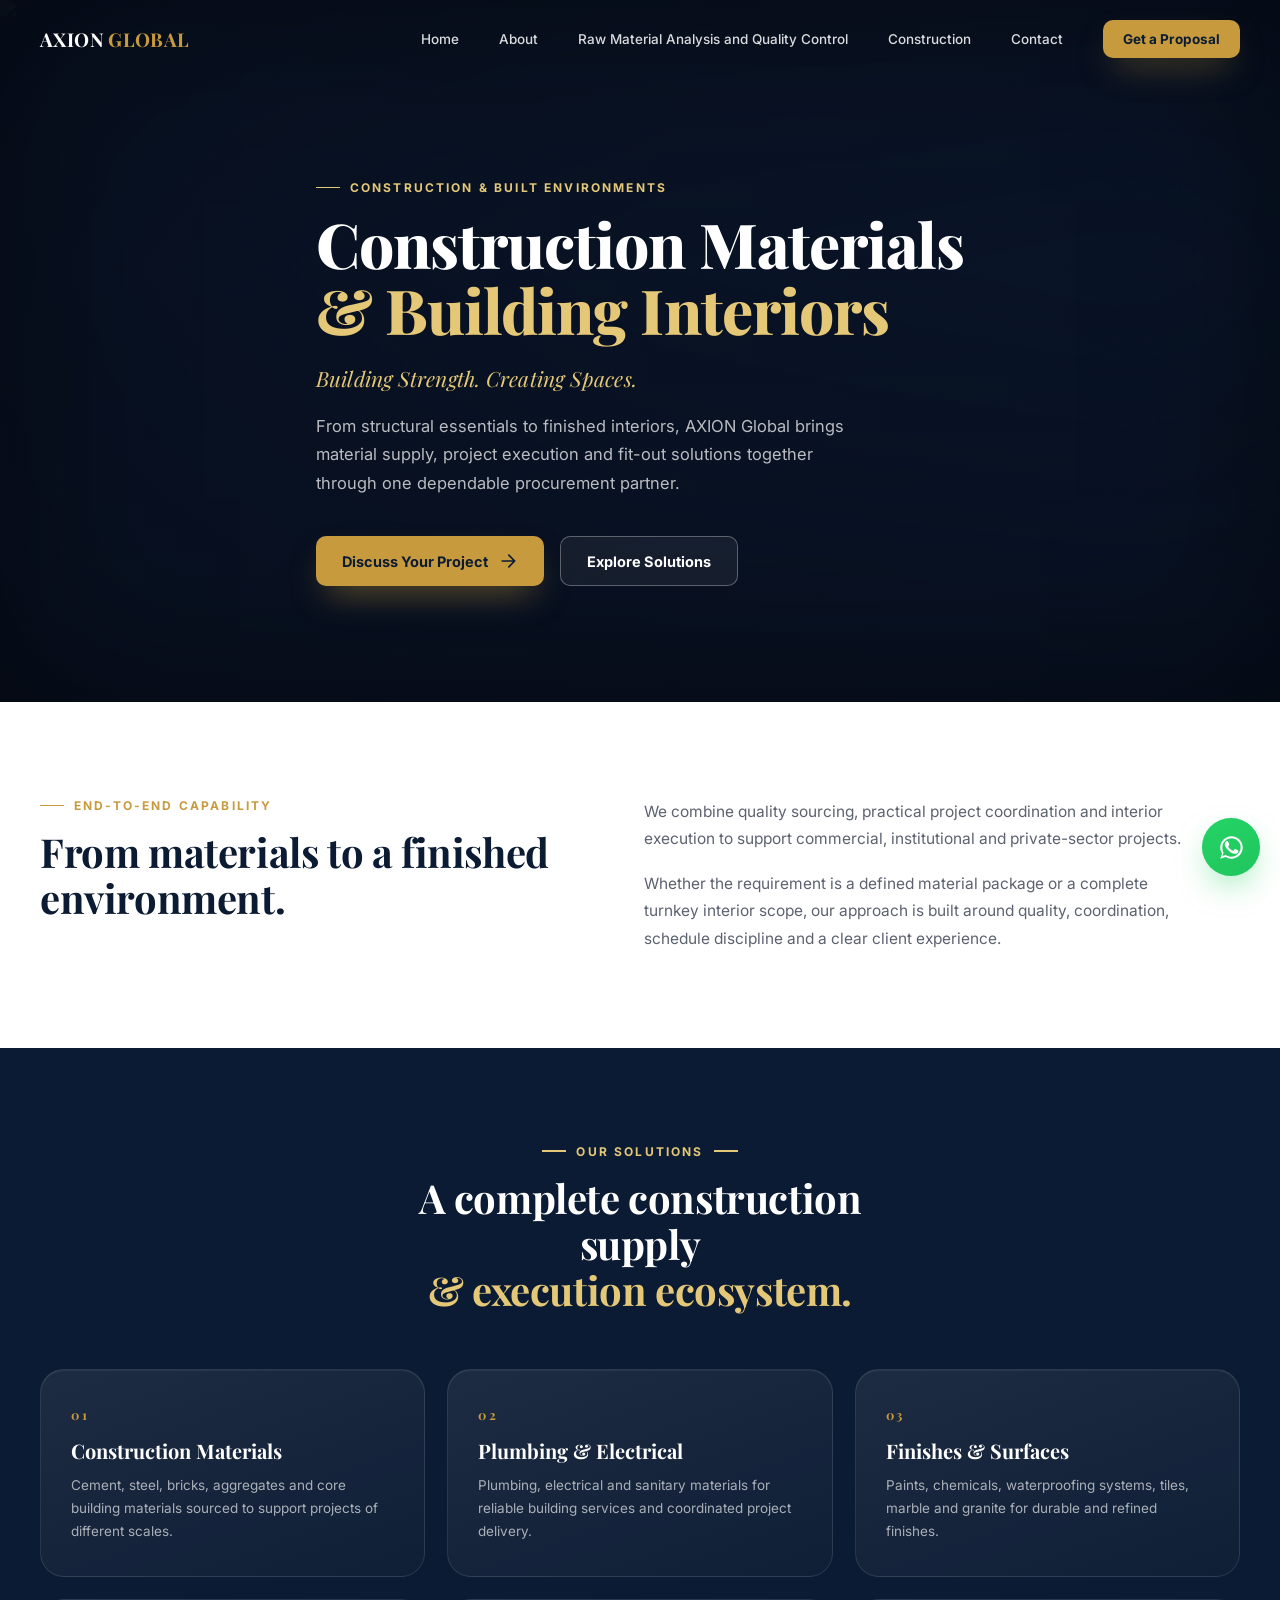
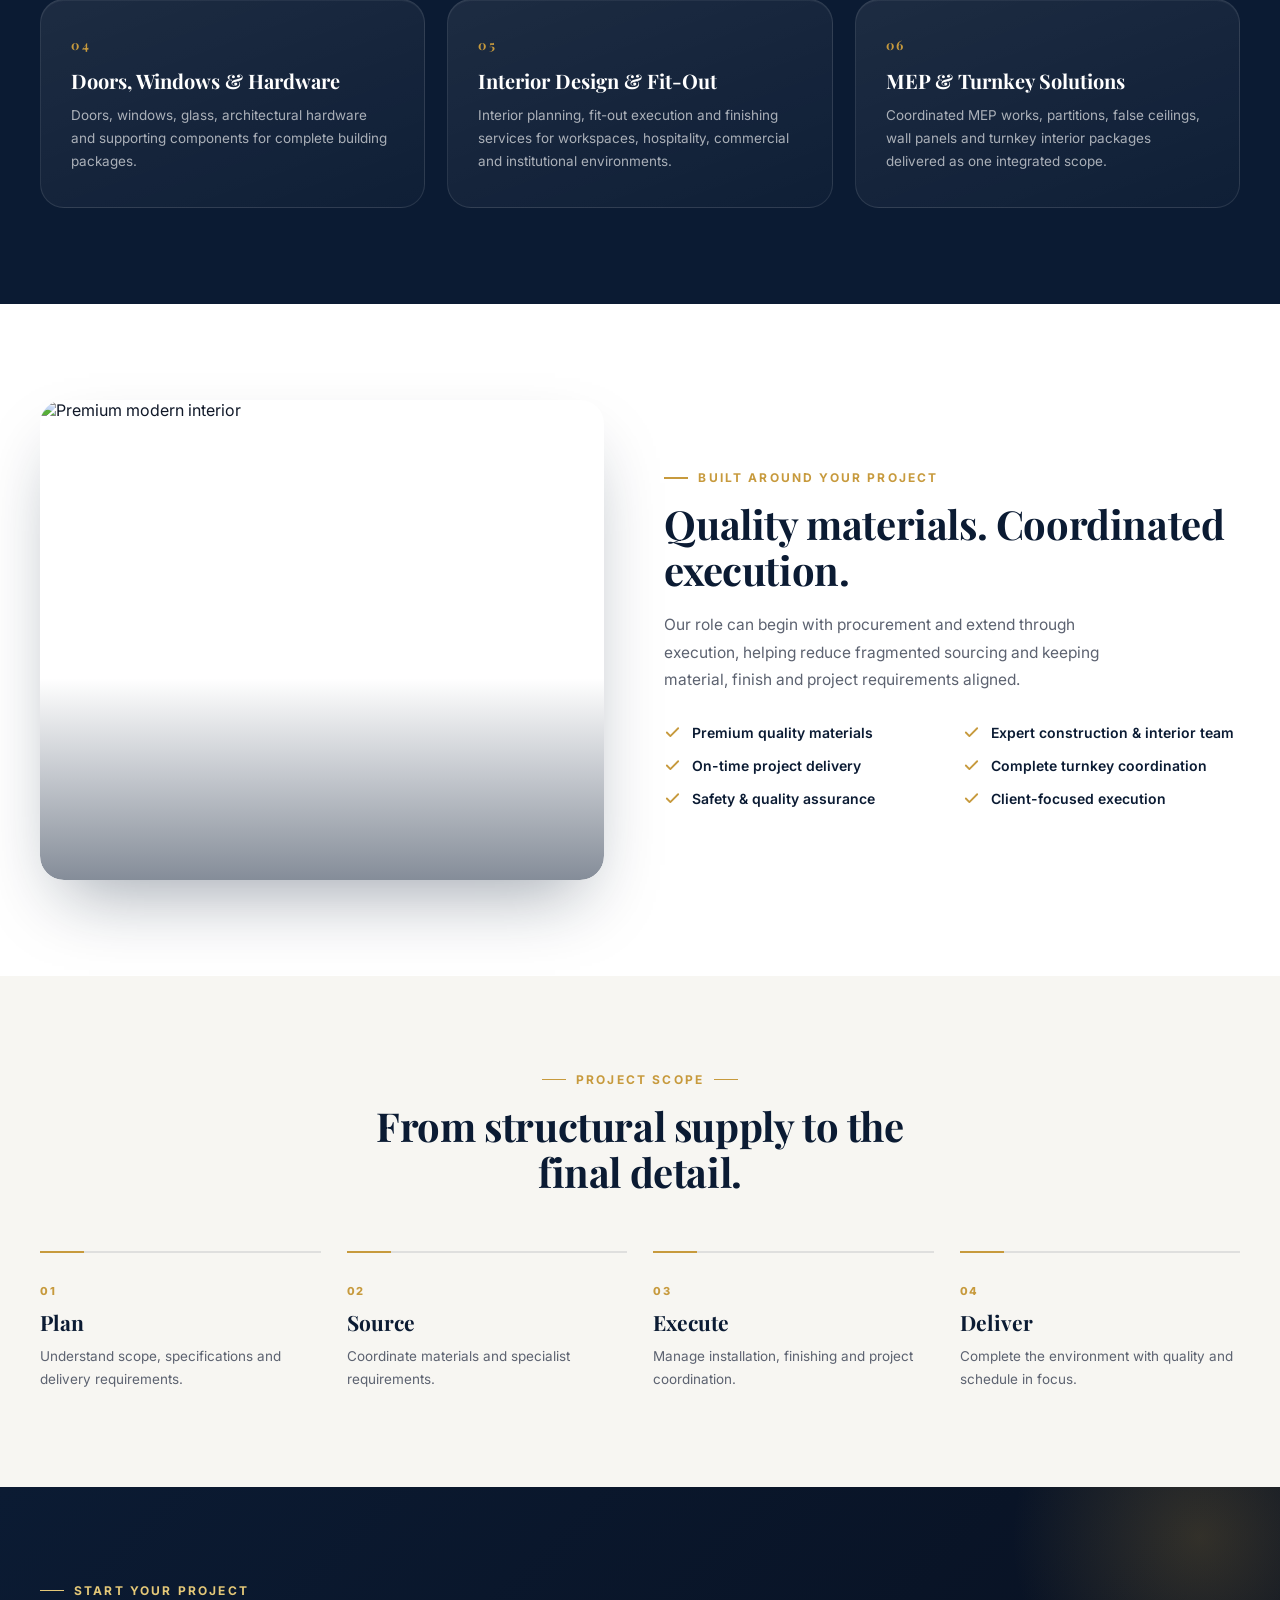
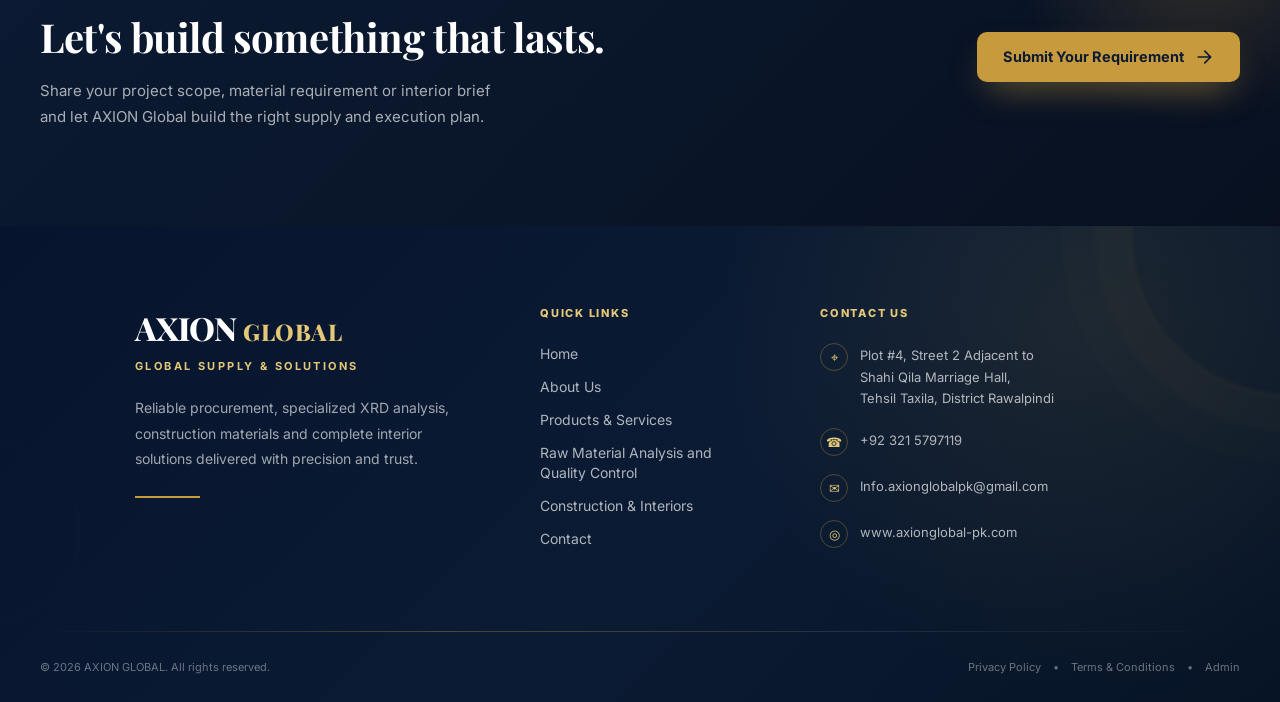
==== construction-interiors.html @ ee4c05d2 "AXION Global website with inquiry backend and admin panel Static marketing site (home + two service " ====
<!DOCTYPE html>
<html lang="en">
<head>
<meta charset="UTF-8" />
<meta name="viewport" content="width=device-width, initial-scale=1.0" />
<title>AXION Global — Construction Materials &amp; Building Interiors</title>
<meta name="description" content="AXION Global supplies construction materials and delivers construction, renovation and turnkey interior solutions." />
<link rel="preconnect" href="https://fonts.googleapis.com">
<link rel="preconnect" href="https://fonts.gstatic.com" crossorigin>
<link href="https://fonts.googleapis.com/css2?family=Playfair+Display:ital,wght@0,600;0,700;0,800;1,600&family=Inter:wght@400;500;600;700;800&display=swap" rel="stylesheet">
<link rel="stylesheet" href="src_style.css">
<link rel="stylesheet" href="service-pages.css">
<link rel="icon" type="image/png" href="logo.png">
</head>
<body class="service-page service-page--construction">

<!-- ================= SVG ICON SPRITE ================= -->
<svg style="display:none">
  <symbol id="icon-menu" viewBox="0 0 24 24" fill="none" stroke="currentColor" stroke-width="2" stroke-linecap="round" stroke-linejoin="round"><path d="M4 7h16M4 12h16M4 17h16"/></symbol>
  <symbol id="icon-arrow-right" viewBox="0 0 24 24" fill="none" stroke="currentColor" stroke-width="2" stroke-linecap="round" stroke-linejoin="round"><path d="M5 12h14M13 5l7 7-7 7"/></symbol>
  <symbol id="icon-check" viewBox="0 0 24 24" fill="none" stroke="currentColor" stroke-width="2.6" stroke-linecap="round" stroke-linejoin="round"><path d="M20 6 9 17l-5-5"/></symbol>
  <symbol id="icon-close" viewBox="0 0 24 24" fill="none" stroke="currentColor" stroke-width="2" stroke-linecap="round" stroke-linejoin="round"><path d="M18 6 6 18M6 6l12 12"/></symbol>
  <symbol id="icon-send" viewBox="0 0 24 24" fill="none" stroke="currentColor" stroke-width="2" stroke-linecap="round" stroke-linejoin="round"><path d="m22 2-7 20-4-9-9-4 20-7Z"/></symbol>
  <symbol id="icon-whatsapp" viewBox="0 0 24 24" fill="currentColor"><path d="M17.47 14.38c-.3-.15-1.76-.87-2.03-.97-.27-.1-.47-.15-.67.15-.2.3-.77.97-.94 1.16-.17.2-.35.22-.64.08-.3-.15-1.26-.46-2.4-1.48-.88-.79-1.48-1.76-1.65-2.06-.17-.3-.02-.46.13-.6.13-.14.3-.35.45-.52.15-.17.2-.3.3-.5.1-.2.05-.37-.02-.52-.08-.15-.67-1.61-.92-2.21-.24-.58-.49-.5-.67-.51-.17-.01-.37-.01-.57-.01-.2 0-.52.07-.79.37-.27.3-1.04 1.02-1.04 2.48 0 1.46 1.07 2.87 1.21 3.07.15.2 2.1 3.2 5.08 4.49.71.3 1.26.49 1.69.62.71.23 1.36.2 1.87.12.57-.08 1.76-.72 2.01-1.41.25-.7.25-1.29.17-1.42-.07-.12-.27-.2-.57-.35z"/><path d="M12 2C6.48 2 2 6.48 2 12c0 1.98.58 3.82 1.59 5.37L2 22l4.76-1.55A9.95 9.95 0 0 0 12 22c5.52 0 10-4.48 10-10S17.52 2 12 2zm0 18.12c-1.7 0-3.29-.49-4.63-1.33l-.33-.2-3.13 1.02 1.03-3.04-.22-.34A8.11 8.11 0 0 1 3.88 12c0-4.48 3.64-8.12 8.12-8.12S20.12 7.52 20.12 12 16.48 20.12 12 20.12z"/></symbol>
</svg>

<!-- ================= NAV ================= -->
<header class="nav" id="nav">
  <div class="nav__inner container">

    <a href="index.html#home" class="nav__brand" aria-label="AXION Global home">
      <span class="nav__wordmark">AXION <em>GLOBAL</em></span>
    </a>

    <nav class="nav__links" aria-label="Primary">
      <a href="index.html#home" class="nav__link">Home</a>
      <a href="index.html#about" class="nav__link">About</a>
      <a href="xrd-services.html" class="nav__link">Raw Material Analysis and Quality Control</a>
      <a href="construction-interiors.html" class="nav__link" aria-current="page">Construction</a>
      <a href="index.html#contact" class="nav__link">Contact</a>
    </nav>

    <button class="btn btn--gold btn--sm nav__cta" data-open-modal data-service="">
      Get a Proposal
    </button>

    <button class="nav__burger" id="navBurger" aria-label="Toggle menu" aria-expanded="false">
      <svg class="icon"><use href="#icon-menu"/></svg>
    </button>

  </div>

  <div class="nav__mobile" id="navMobile">
    <a href="index.html#home" class="nav__mobile-link">Home</a>
    <a href="index.html#about" class="nav__mobile-link">About</a>
    <a href="xrd-services.html" class="nav__mobile-link">Raw Material Analysis and Quality Control</a>
    <a href="construction-interiors.html" class="nav__mobile-link" aria-current="page">Construction</a>
    <a href="index.html#contact" class="nav__mobile-link">Contact</a>

    <button class="btn btn--gold nav__mobile-cta" data-open-modal data-service="">
      Get a Proposal
    </button>
  </div>
</header>

<main>

<!-- ================= HERO ================= -->
<section class="service-hero">

  <div class="service-hero__media">
    <img src="https://images.pexels.com/photos/14169558/pexels-photo-14169558.jpeg?auto=compress&amp;cs=tinysrgb&amp;w=2000" alt="Construction project and building site" />
  </div>

  <div class="service-hero__veil"></div>

  <div class="container service-hero__inner">
    <div class="service-hero__copy reveal" data-reveal>

      <div class="eyebrow eyebrow--light">
        <span class="eyebrow__line"></span>Construction &amp; Built Environments
      </div>

      <h1>Construction Materials <span>&amp; Building Interiors</span></h1>

      <p class="service-hero__tagline">Building Strength. Creating Spaces.</p>

      <p>From structural essentials to finished interiors, AXION Global brings material supply, project execution and fit-out solutions together through one dependable procurement partner.</p>

      <div class="service-hero__actions">
        <button class="btn btn--gold" data-open-modal data-service="Construction &amp; Interiors" data-bg="construction">
          Discuss Your Project <svg class="icon"><use href="#icon-arrow-right"/></svg>
        </button>
        <a class="btn btn--ghost" href="#solutions">Explore Solutions</a>
      </div>

    </div>
  </div>

</section>

<!-- ================= INTRO ================= -->
<section class="section service-intro">
  <div class="container service-intro__grid">

    <div class="reveal" data-reveal>
      <div class="eyebrow"><span class="eyebrow__line"></span>End-to-End Capability</div>
      <h2 class="h2">From materials to a finished environment.</h2>
    </div>

    <div class="reveal" data-reveal style="--delay:100ms">
      <p class="p">We combine quality sourcing, practical project coordination and interior execution to support commercial, institutional and private-sector projects.</p>
      <p class="p">Whether the requirement is a defined material package or a complete turnkey interior scope, our approach is built around quality, coordination, schedule discipline and a clear client experience.</p>
    </div>

  </div>
</section>

<!-- ================= SOLUTIONS ================= -->
<section class="section section--navy" id="solutions">
  <div class="container">

    <div class="section-head reveal" data-reveal>
      <div class="eyebrow eyebrow--light eyebrow--center">
        <span class="eyebrow__line"></span>Our Solutions<span class="eyebrow__line"></span>
      </div>
      <h2 class="h2 h2--light">A complete construction supply<br><span class="text-gold">&amp; execution ecosystem.</span></h2>
    </div>

    <div class="solution-grid">

      <article class="solution-panel reveal" data-reveal>
        <span>01</span>
        <h3>Construction Materials</h3>
        <p>Cement, steel, bricks, aggregates and core building materials sourced to support projects of different scales.</p>
      </article>

      <article class="solution-panel reveal" data-reveal style="--delay:60ms">
        <span>02</span>
        <h3>Plumbing &amp; Electrical</h3>
        <p>Plumbing, electrical and sanitary materials for reliable building services and coordinated project delivery.</p>
      </article>

      <article class="solution-panel reveal" data-reveal style="--delay:120ms">
        <span>03</span>
        <h3>Finishes &amp; Surfaces</h3>
        <p>Paints, chemicals, waterproofing systems, tiles, marble and granite for durable and refined finishes.</p>
      </article>

      <article class="solution-panel reveal" data-reveal style="--delay:180ms">
        <span>04</span>
        <h3>Doors, Windows &amp; Hardware</h3>
        <p>Doors, windows, glass, architectural hardware and supporting components for complete building packages.</p>
      </article>

      <article class="solution-panel reveal" data-reveal style="--delay:240ms">
        <span>05</span>
        <h3>Interior Design &amp; Fit-Out</h3>
        <p>Interior planning, fit-out execution and finishing services for workspaces, hospitality, commercial and institutional environments.</p>
      </article>

      <article class="solution-panel reveal" data-reveal style="--delay:300ms">
        <span>06</span>
        <h3>MEP &amp; Turnkey Solutions</h3>
        <p>Coordinated MEP works, partitions, false ceilings, wall panels and turnkey interior packages delivered as one integrated scope.</p>
      </article>

    </div>
  </div>
</section>

<!-- ================= SPLIT FEATURE ================= -->
<section class="section">
  <div class="container">
    <div class="split-feature">

      <div class="split-feature__media reveal" data-reveal>
        <img src="https://images.pexels.com/photos/323780/pexels-photo-323780.jpeg?auto=compress&amp;cs=tinysrgb&amp;w=1600" alt="Premium modern interior" />
      </div>

      <div class="split-feature__copy reveal" data-reveal style="--delay:120ms">
        <div class="eyebrow"><span class="eyebrow__line"></span>Built Around Your Project</div>
        <h2 class="h2">Quality materials. Coordinated execution.</h2>
        <p class="p">Our role can begin with procurement and extend through execution, helping reduce fragmented sourcing and keeping material, finish and project requirements aligned.</p>

        <ul class="check-list">
          <li><svg class="icon"><use href="#icon-check"/></svg>Premium quality materials</li>
          <li><svg class="icon"><use href="#icon-check"/></svg>Expert construction &amp; interior team</li>
          <li><svg class="icon"><use href="#icon-check"/></svg>On-time project delivery</li>
          <li><svg class="icon"><use href="#icon-check"/></svg>Complete turnkey coordination</li>
          <li><svg class="icon"><use href="#icon-check"/></svg>Safety &amp; quality assurance</li>
          <li><svg class="icon"><use href="#icon-check"/></svg>Client-focused execution</li>
        </ul>
      </div>

    </div>
  </div>
</section>

<!-- ================= PROCESS ================= -->
<section class="section section--parchment">
  <div class="container">

    <div class="section-head reveal" data-reveal>
      <div class="eyebrow eyebrow--center">
        <span class="eyebrow__line"></span>Project Scope<span class="eyebrow__line"></span>
      </div>
      <h2 class="h2">From structural supply to the final detail.</h2>
    </div>

    <div class="process-row">
      <div class="reveal" data-reveal><span>01</span><h3>Plan</h3><p>Understand scope, specifications and delivery requirements.</p></div>
      <div class="reveal" data-reveal style="--delay:80ms"><span>02</span><h3>Source</h3><p>Coordinate materials and specialist requirements.</p></div>
      <div class="reveal" data-reveal style="--delay:160ms"><span>03</span><h3>Execute</h3><p>Manage installation, finishing and project coordination.</p></div>
      <div class="reveal" data-reveal style="--delay:240ms"><span>04</span><h3>Deliver</h3><p>Complete the environment with quality and schedule in focus.</p></div>
    </div>

  </div>
</section>

<!-- ================= CTA ================= -->
<section class="section service-cta">
  <div class="container service-cta__inner reveal" data-reveal>

    <div>
      <div class="eyebrow eyebrow--light"><span class="eyebrow__line"></span>Start Your Project</div>
      <h2 class="h2 h2--light">Let's build something that lasts.</h2>
      <p>Share your project scope, material requirement or interior brief and let AXION Global build the right supply and execution plan.</p>
    </div>

    <button class="btn btn--gold" data-open-modal data-service="Construction &amp; Interiors" data-bg="construction">
      Submit Your Requirement <svg class="icon"><use href="#icon-arrow-right"/></svg>
    </button>

  </div>
</section>

</main>

<!-- ================= FOOTER ================= -->
<footer class="site-footer">

  <div class="site-footer__glow site-footer__glow--one"></div>
  <div class="site-footer__glow site-footer__glow--two"></div>

  <div class="container">

    <div class="footer-main">

      <!-- Brand -->
      <div class="footer-brand">

        <a href="index.html#home" class="footer-logo">
          AXION <span>GLOBAL</span>
        </a>

        <p class="footer-tagline">
          Global Supply &amp; Solutions
        </p>

        <p class="footer-description">
          Reliable procurement, specialized XRD analysis,
          construction materials and complete interior
          solutions delivered with precision and trust.
        </p>

        <div class="footer-accent-line"></div>

      </div>


      <!-- Quick Links -->
      <div class="footer-column">

        <h4>Quick Links</h4>

        <ul>
          <li><a href="index.html#home">Home</a></li>
          <li><a href="index.html#about">About Us</a></li>
          <li><a href="index.html#services">Products &amp; Services</a></li>
          <li><a href="xrd-services.html">Raw Material Analysis and Quality Control</a></li>
          <li><a href="construction-interiors.html">Construction &amp; Interiors</a></li>
          <li><a href="index.html#contact">Contact</a></li>
        </ul>

      </div>


      <!-- Contact -->
      <div class="footer-column footer-contact">

        <h4>Contact Us</h4>

        <div class="footer-contact-item">
          <span class="footer-contact-icon">⌖</span>
          <p>
            Plot #4, Street 2 Adjacent to<br>
            Shahi Qila Marriage Hall,<br>
            Tehsil Taxila, District Rawalpindi
          </p>
        </div>

        <div class="footer-contact-item">
          <span class="footer-contact-icon">☎</span>
          <a href="tel:+923215797119">
            +92 321 5797119
          </a>
        </div>

        <div class="footer-contact-item">
          <span class="footer-contact-icon">✉</span>
          <a href="mailto:Info.axionglobalpk@gmail.com">
            Info.axionglobalpk@gmail.com
          </a>
        </div>

        <div class="footer-contact-item">
          <span class="footer-contact-icon">◎</span>
          <a href="https://www.axionglobal-pk.com" target="_blank" rel="noopener">
            www.axionglobal-pk.com
          </a>
        </div>

      </div>

    </div>


    <div class="footer-divider"></div>


    <div class="footer-bottom">

      <p>
        © 2026 AXION GLOBAL. All rights reserved.
      </p>

      <div class="footer-bottom__links">
        <a href="#">Privacy Policy</a>
        <span>•</span>
        <a href="#">Terms &amp; Conditions</a>
        <span>•</span>
        <a href="admin/login.php" rel="nofollow">Admin</a>
      </div>

    </div>

  </div>

</footer>

<!-- ================= WHATSAPP FLOAT ================= -->
<a class="wa-float" href="https://wa.me/923215797119?text=Welcome%20to%20AXION%20Global%20Supply%20and%20Procurement%20Solutions.%20How%20may%20our%20team%20assist%20you%3F" target="_blank" rel="noreferrer" aria-label="Chat with AXION Global on WhatsApp">
  <span class="wa-float__tooltip">Chat with us on WhatsApp</span>
  <span class="wa-float__ring"></span>
  <span class="wa-float__pulse"></span>
  <svg class="icon"><use href="#icon-whatsapp"/></svg>
</a>

<!-- ================= INQUIRY MODAL ================= -->
<div class="modal" id="modal" aria-hidden="true">
  <div class="modal__backdrop" data-close-modal></div>
  <div class="modal__panel" role="dialog" aria-modal="true" aria-labelledby="modalTitle">

    <div class="modal__bg">
      <img id="modalBgImg" src="" alt="" />
      <div class="modal__bg-scrim"></div>
    </div>

    <div class="modal__glass">

      <div class="modal__head">
        <div>
          <div class="modal__tag" id="modalTag">General Inquiry</div>
          <h3 class="modal__title" id="modalTitle">Submit Your Query</h3>
        </div>
        <button class="modal__close" data-close-modal aria-label="Close">
          <svg class="icon"><use href="#icon-close"/></svg>
        </button>
      </div>

      <form class="modal__form" id="inquiryForm">
        <div class="form-grid">

          <input type="hidden" name="service" id="modalServiceField" />

          <div style="position:absolute;left:-9999px;top:auto;width:1px;height:1px;overflow:hidden;" aria-hidden="true">
            <label>Do not fill this in
              <input type="text" name="website" tabindex="-1" autocomplete="off" />
            </label>
          </div>

          <label class="field">
            <span class="field__label">Full Name<span class="req">*</span></span>
            <input type="text" name="name" required />
          </label>

          <label class="field">
            <span class="field__label">Company / Organization</span>
            <input type="text" name="company" />
          </label>

          <label class="field">
            <span class="field__label">Email Address<span class="req">*</span></span>
            <input type="email" name="email" required />
          </label>

          <label class="field">
            <span class="field__label">Phone / WhatsApp<span class="req">*</span></span>
            <input type="text" name="phone" required />
          </label>

          <label class="field field--full">
            <span class="field__label">Your Requirement<span class="req">*</span></span>
            <textarea name="message" rows="3" required></textarea>
          </label>

        </div>

        <p class="form-error" id="formError" hidden>
          Please fill in all required fields before submitting.
        </p>

        <button type="submit" class="btn btn--gold-solid btn--full">
          Send Inquiry
          <svg class="icon"><use href="#icon-send"/></svg>
        </button>

        <p class="form-note">
          Your information will be used only to respond to your inquiry.
        </p>
      </form>

      <div class="modal__success" id="modalSuccess" hidden>
        <div class="modal__success-icon"><svg class="icon icon--lg"><use href="#icon-check"/></svg></div>
        <h4>Thank you for contacting AXION Global.</h4>
        <p>Your inquiry has been received. Our team will review your requirement and get back to you shortly.</p>
        <a class="btn btn--white" href="https://wa.me/923215797119" target="_blank" rel="noreferrer">
          <svg class="icon"><use href="#icon-whatsapp"/></svg> Chat on WhatsApp
        </a>
      </div>

    </div>
  </div>
</div>

<script src="script.js"></script>
</body>
</html>
---- src_style.css ----
/* =========================================================
   AXION GLOBAL — Stylesheet
   Design tokens, reset, layout, components, responsive rules
   ========================================================= */

:root {
  --navy: #0B1B33;
  --navy-deep: #081020;
  --navy-light: #132a4d;
  --gold: #C79A3D;
  --gold-light: #E4C878;
  --parchment: #F7F6F2;
  --slate: #5C6270;
  --slate-light: #8A8F99;
  --white: #FFFFFF;
  --ink: #101828;

  --radius-sm: 10px;
  --radius-md: 16px;
  --radius-lg: 24px;
  --radius-full: 999px;

  --font-serif: 'Playfair Display', Georgia, serif;
  --font-sans: 'Inter', -apple-system, BlinkMacSystemFont, sans-serif;

  --container: 1240px;

  --shadow-sm: 0 8px 20px -10px rgba(11, 27, 51, 0.18);
  --shadow-md: 0 20px 44px -18px rgba(11, 27, 51, 0.28);
  --shadow-lg: 0 34px 70px -24px rgba(11, 27, 51, 0.4);
  --shadow-gold: 0 16px 34px -12px rgba(199, 154, 61, 0.55);
  --shadow-wa: 0 14px 32px -8px rgba(37, 211, 102, 0.5);

  --ease: cubic-bezier(.19,1,.22,1);
}

/* ---------- Reset ---------- */
*, *::before, *::after { box-sizing: border-box; margin: 0; padding: 0; }
html { scroll-behavior: smooth; }
body {
  font-family: var(--font-sans);
  color: var(--ink);
  background: var(--white);
  -webkit-font-smoothing: antialiased;
  overflow-x: hidden;
}
img { display: block; max-width: 100%; height: auto; }
a { text-decoration: none; color: inherit; }
button { font: inherit; color: inherit; background: none; border: none; cursor: pointer; }
ul, ol { list-style: none; }
input, textarea { font: inherit; color: inherit; }
.icon { width: 20px; height: 20px; flex-shrink: 0; }
.icon--sm { width: 15px; height: 15px; }
.icon--lg { width: 26px; height: 26px; }

@media (prefers-reduced-motion: reduce) {
  *, *::before, *::after { animation-duration: .001ms !important; animation-iteration-count: 1 !important; transition-duration: .001ms !important; scroll-behavior: auto !important; }
}

/* ---------- Layout helpers ---------- */
.container { max-width: var(--container); margin: 0 auto; padding: 0 20px; }
.section { padding: 96px 0; }
.section--parchment { background: var(--parchment); }
.section--navy { background: var(--navy); }
.section--cta { background: linear-gradient(180deg, var(--navy) 0%, var(--navy-light) 100%); }
.section--commitment { padding: 96px 0; }

.grid-2 { display: grid; grid-template-columns: 1fr 1fr; gap: 64px; align-items: start; }
.grid-2-inner { display: grid; grid-template-columns: 1fr 1fr; gap: 20px; }

.text-gold { color: var(--gold-light); }

/* ---------- Typography ---------- */
.eyebrow {
  display: flex; align-items: center; gap: 10px;
  font-size: 12px; font-weight: 700; letter-spacing: 0.18em; text-transform: uppercase;
  color: var(--gold); margin-bottom: 16px;
}
.eyebrow--center { justify-content: center; }
.eyebrow__line { width: 24px; height: 1.5px; background: var(--gold); display: inline-block; }

.h2 {
  font-family: var(--font-serif); font-weight: 700; color: var(--navy);
  font-size: clamp(28px, 3.6vw, 40px); line-height: 1.15; letter-spacing: -0.01em;
}
.h2--light { color: var(--white); }
.h3 {
  font-family: var(--font-serif); font-weight: 700; color: var(--navy);
  font-size: clamp(24px, 2.8vw, 32px); line-height: 1.2; margin-bottom: 16px;
}
.p { color: var(--slate); line-height: 1.75; font-size: 15.5px; margin-top: 18px; max-width: 46ch; }
.p--center { margin-left: auto; margin-right: auto; text-align: center; }

.section-head { max-width: 560px; margin: 0 auto 56px; text-align: center; }

.gold-rule {
  display: block; width: 84px; height: 3px; margin: 26px 0 22px;
  background: linear-gradient(90deg, var(--gold) 0%, var(--gold-light) 60%, transparent 100%);
  border-radius: 3px;
}

/* ---------- Buttons ---------- */
.btn {
  position: relative; overflow: hidden;
  display: inline-flex; align-items: center; gap: 10px;
  font-weight: 700; font-size: 14.5px; padding: 15px 26px;
  border-radius: var(--radius-sm); transition: transform .3s var(--ease), box-shadow .3s var(--ease), filter .3s var(--ease);
  white-space: nowrap;
}
.btn:hover { transform: translateY(-2px); }
.btn--sm { padding: 11px 20px; font-size: 13.5px; }
.btn--lg { padding: 17px 30px; font-size: 15px; }
.btn--full { width: 100%; justify-content: center; }

.btn::after {
  content: ""; position: absolute; inset: 0;
  background: linear-gradient(115deg, transparent 30%, rgba(255,255,255,.4) 48%, transparent 66%);
  background-size: 250% 100%; background-position: 150% 0;
  opacity: 0; transition: opacity .2s ease;
  pointer-events: none;
}
.btn:hover::after { opacity: 1; animation: shineSweep 1.1s ease; }
@keyframes shineSweep { from { background-position: 150% 0; } to { background-position: -50% 0; } }

.btn--gold { background: var(--gold); color: var(--navy); box-shadow: var(--shadow-gold); }
.btn--gold:hover { filter: brightness(1.06); }
.btn--gold-solid { background: var(--gold-light); color: var(--navy); box-shadow: 0 16px 32px -10px rgba(228,200,120,.55); }
.btn--navy { background: var(--navy); color: var(--white); box-shadow: var(--shadow-lg); }
.btn--navy:hover { background: var(--navy-light); }
.btn--whatsapp { background: #25D366; color: var(--white); box-shadow: var(--shadow-wa); }
.btn--glass {
  background: rgba(255,255,255,.07); color: var(--white);
  border: 1px solid rgba(255,255,255,.28);
  backdrop-filter: blur(12px); -webkit-backdrop-filter: blur(12px);
}
.btn--glass:hover { background: var(--white); color: var(--navy); }
.btn--white { background: var(--white); color: var(--navy); }
.btn--white:hover { background: var(--gold-light); }

.link-cta {
  display: inline-flex; align-items: center; gap: 8px; margin-top: 26px;
  font-weight: 700; font-size: 14px; color: var(--navy);
  border-bottom: 2px solid var(--gold); padding-bottom: 4px;
  transition: gap .25s ease;
}
.link-cta:hover { gap: 12px; }

/* ---------- Nav ---------- */
.nav {
  position: fixed; top: 0; left: 0; right: 0; z-index: 200;
  transition: background .4s ease, backdrop-filter .4s ease, box-shadow .4s ease, border-color .4s ease;
  border-bottom: 1px solid transparent;
}
.nav.is-scrolled {
  background: rgba(11,27,51,.75);
  backdrop-filter: blur(18px) saturate(1.4);
  -webkit-backdrop-filter: blur(18px) saturate(1.4);
  border-bottom-color: rgba(255,255,255,.08);
  box-shadow: 0 10px 30px -14px rgba(0,0,0,.4);
}
/* ---------- Navigation ---------- */

.nav__inner {
  display: flex;
  align-items: center;
  justify-content: space-between;
  height: 78px;
}

.nav__brand {
  display: flex;
  align-items: center;
  flex-shrink: 0;
  text-decoration: none;
}

.nav__wordmark {
  font-family: var(--font-serif);
  font-size: 19px;
  font-weight: 700;
  color: var(--white);
  letter-spacing: .02em;
}

.nav__wordmark em {
  font-style: normal;
  color: var(--gold);
}

.nav__links {
  display: flex;
  align-items: center;
  gap: 40px;
  margin-left: auto;
}

.nav__link {
  position: relative;
  display: flex;
  align-items: center;
  color: rgba(255,255,255,.85);
  font-size: 13.5px;
  font-weight: 500;
  padding: 6px 0;
  transition: color .25s ease;
}

.nav__link:hover {
  color: var(--white);
}

.nav__cta {
  display: inline-flex;
  margin-left: 40px;
}

.nav__burger {
  display: none;
  color: var(--white);
  background: none;
  border: 0;
}

/* Mobile menu - hidden by default */
.nav__mobile {
  display: none;
}

/* ---------- Hero ---------- */
.hero {
  position: relative; min-height: 100vh; display: flex; align-items: center;
  overflow: hidden; background: var(--navy);
}
.hero__bg { position: absolute; inset: 0; }
.hero__img { width: 100%; height: 100%; object-fit: cover; transform: scale(1.08); animation: heroZoom 22s ease-out forwards; }
@keyframes heroZoom { to { transform: scale(1); } }
.hero__overlay {
  position: absolute; inset: 0;
  background:
    linear-gradient(90deg, rgba(8,16,32,.7) 0%, rgba(8,16,32,.25) 55%, rgba(8,16,32,.55) 100%),
    linear-gradient(180deg, rgba(8,16,32,.55) 0%, rgba(8,16,32,.35) 40%, rgba(8,16,32,.96) 100%);
}
.hero__vignette {
  position: absolute; inset: 0; pointer-events: none;
  box-shadow: inset 0 0 160px rgba(0,0,0,.45);
}
.hero__content {
  position: relative;
  padding-top: 90px;
  padding-bottom: 60px;
  max-width: 650px;
  text-align: left;
}
.badge-glass {
  display: inline-flex; align-items: center; gap: 10px;
  padding: 9px 20px 9px 14px; border-radius: var(--radius-full);
  background: rgba(255,255,255,.09); border: 1px solid rgba(255,255,255,.22);
  backdrop-filter: blur(14px) saturate(1.3); -webkit-backdrop-filter: blur(14px) saturate(1.3);
  box-shadow: 0 8px 24px -8px rgba(0,0,0,.35), inset 0 1px 0 rgba(255,255,255,.15);
  font-size: 12px; font-weight: 700; letter-spacing: .14em; text-transform: uppercase; color: rgba(255,255,255,.92);
  margin-bottom: 28px;
}
.badge-glass__dot { width: 7px; height: 7px; border-radius: 50%; background: var(--gold-light); box-shadow: 0 0 10px var(--gold-light); }

.hero__title {
  font-family: var(--font-serif); font-weight: 800; color: var(--white);
  font-size: clamp(40px, 7vw, 78px); line-height: 1.06; letter-spacing: -0.015em;
}
.reveal-line { display: block; overflow: hidden; }
.reveal-line span { display: block; }

.hero__lead {
  color: rgba(255,255,255,.72); font-size: clamp(16px, 1.6vw, 19px); line-height: 1.65;
  max-width: 480px;
}
.hero__actions { display: flex; flex-wrap: wrap; gap: 16px; margin-top: 40px; }

.hero__scroll-cue {
  position: absolute; bottom: 30px; left: 50%; transform: translateX(-50%);
  width: 26px; height: 42px; border: 1.5px solid rgba(255,255,255,.4); border-radius: 20px;
}
.hero__scroll-cue span {
  display: block; width: 4px; height: 8px; border-radius: 3px; background: var(--gold-light);
  margin: 7px auto; animation: scrollCue 1.8s ease infinite;
}
@keyframes scrollCue { 0% { transform: translateY(0); opacity: 1; } 70% { transform: translateY(12px); opacity: 0; } 100% { opacity: 0; } }

/* ---------- Reveal-on-scroll ---------- */
.reveal, .reveal-line { opacity: 0; transform: translateY(24px); transition: opacity .9s var(--ease), transform .9s var(--ease); transition-delay: var(--delay, 0ms); }
.reveal-line span { transform: translateY(100%); transition: transform .9s var(--ease); transition-delay: var(--delay, 0ms); }
.reveal.is-visible, .reveal-line.is-visible { opacity: 1; transform: translateY(0); }
.reveal-line.is-visible span { transform: translateY(0); }

/* ---------- Panels (About) ---------- */
.panel { border-radius: var(--radius-lg); padding: 34px; }
.panel--dark { background: var(--navy); box-shadow: var(--shadow-lg); }
.panel--light { background: var(--white); border: 1px solid rgba(11,27,51,.07); box-shadow: var(--shadow-md); }
.panel__label { font-size: 11px; font-weight: 700; letter-spacing: .16em; text-transform: uppercase; color: var(--gold); margin-bottom: 16px; }
.panel__text { color: var(--slate); font-size: 14.5px; line-height: 1.65; }
.panel__text--light { color: rgba(255,255,255,.75); }

/* ---------- Featured (IT / Furniture) ---------- */
/* =========================================================
   FEATURED SERVICES — IT / FURNITURE
   ========================================================= */

.featured {
  width: 100%;
}

.featured__row {
  display: grid;
  grid-template-columns: 1fr 1fr;
  gap: 56px;
  align-items: center;
  padding-top: 44px;
  padding-bottom: 44px;
}

.featured__row--reverse .featured__media {
  order: 2;
}

.featured__row--reverse .featured__copy {
  order: 1;
}


/* ---------- Images ---------- */

.featured__media {
  position: relative;
  width: 100%;
  aspect-ratio: 5 / 4;
  overflow: hidden;
  border-radius: var(--radius-lg);
  box-shadow: var(--shadow-lg);
}

.featured__media img {
  display: block;
  width: 100%;
  height: 100%;
  object-fit: cover;
  transition: transform .8s var(--ease);
}

.featured__media:hover img {
  transform: scale(1.04);
}

.featured__media::after {
  content: "";
  position: absolute;
  inset: 0;
  pointer-events: none;
  background: linear-gradient(
    180deg,
    transparent 55%,
    rgba(11,27,51,.55) 100%
  );
}


/* ---------- Text ---------- */

.featured__copy {
  width: 100%;
  min-width: 0;
}

.featured__copy .eyebrow {
  margin-bottom: 16px;
}

.featured__copy .p {
  margin-top: 16px;
  margin-bottom: 30px;
}


/* =========================================================
   TABLET
   ========================================================= */

@media (max-width: 1024px) {

  .featured__row {
    gap: 40px;
  }

}


/* =========================================================
   MOBILE
   ========================================================= */

@media (max-width: 860px) {

  .featured__row,
  .featured__row--reverse {

    display: grid;

    grid-template-columns: 1fr;

    width: 100%;
    max-width: var(--container);

    gap: 0;

    /*
      Keep the same comfortable vertical breathing
      as the desktop version.
    */
    padding-top: 44px;
    padding-bottom: 56px;

    margin-left: auto;
    margin-right: auto;
  }


  /* Image */

  .featured__media,
  .featured__row--reverse .featured__media {

    order: 1;

    width: 100%;

    margin: 0 0 28px;

    aspect-ratio: 5 / 4;
  }


  /* Text */

  .featured__copy,
  .featured__row--reverse .featured__copy {

    order: 2;

    width: 100%;

    margin: 0;
  }


  .featured__copy .eyebrow {
    margin-bottom: 14px;
  }

  .featured__copy .p {
    margin-top: 14px;
    margin-bottom: 28px;
  }


  /* Button stays naturally aligned */

  .featured__copy .btn {
    margin: 0;
  }


  /*
    IMPORTANT:
    Keep a clear separation between the
    IT and Furniture featured sections.
  */

  .featured__row + .featured__row {
    margin-top: 0;
  }
}


/* =========================================================
   SMALL PHONES
   ========================================================= */

@media (max-width: 640px) {

  .featured__row,
  .featured__row--reverse {

    padding-top: 40px;
    padding-bottom: 64px;

    /*
      Same horizontal alignment as the
      other .container sections.
    */
    padding-left: 20px;
    padding-right: 20px;
  }

  .featured__media,
  .featured__row--reverse .featured__media {

    width: 100%;
    margin-bottom: 26px;

    aspect-ratio: 5 / 4;
  }

  .featured__copy .p {
    margin-top: 14px;
    margin-bottom: 28px;
  }

}
/* ---------- Icon Cards (Other Services) ---------- */
.grid-cards {
  position: relative;
  display: grid;
  grid-template-columns: repeat(3, 1fr);
  gap: 24px;
  padding: 28px;
  border-radius: 32px;
  background:
    radial-gradient(
      circle at 15% 20%,
      rgba(199,154,61,.10),
      transparent 35%
    ),
    radial-gradient(
      circle at 85% 80%,
      rgba(11,27,51,.08),
      transparent 40%
    ),
    #f5f6f8;
}
.card {
     background: #ffffff;
     border: 1px solid rgba(11,27,51,.06);
     border-radius: var(--radius-lg);
     padding: 32px 28px;
     box-shadow:
       0 14px 30px -10px rgba(11,27,51,.16),
       0 4px 10px -4px rgba(11,27,51,.08);
     position: relative;
     overflow: hidden;
   }
   .card::before {
  content: "";
  position: absolute; top: 0; left: 0; right: 0; height: 3px;
  background: linear-gradient(90deg, var(--gold), var(--gold-light));
  transform: scaleX(0); transform-origin: left;
  transition: transform 0.4s ease;
}
.card:hover::before,
.card:active::before { transform: scaleX(1); }
.card:hover { box-shadow: var(--shadow-lg); transform: translateY(-6px); border-color: rgba(199,154,61,.35); }
.card::before {
  content: "";
  position: absolute;
  top: 0;
  left: 28px;
  right: 28px;
  height: 2px;
  background: linear-gradient(
    90deg,
    transparent,
    rgba(199,154,61,.45),
    transparent
  );
  opacity: .7;
}
.card__icon {
  width: 54px; height: 54px; border-radius: var(--radius-md);
  background: var(--parchment); color: var(--navy);
  display: flex; align-items: center; justify-content: center;
  margin-bottom: 22px; transition: background .3s ease, color .3s ease;
}
.card:hover .card__icon { background: var(--navy); color: var(--gold-light); }
.card__title { font-size: 16px; font-weight: 700; color: var(--navy); margin-bottom: 10px; }
.card__text { font-size: 13.5px; color: var(--slate); line-height: 1.65; margin-bottom: 20px; flex-grow: 1; }
.card__link { display: inline-flex; align-items: center; gap: 6px; font-size: 12.5px; font-weight: 700; color: rgba(11,27,51,.55); transition: color .25s ease, gap .25s ease; align-self: flex-start; }
.card:hover .card__link { color: var(--gold); gap: 9px; }
/* Always show the "hovered" card look on phones/tablets — no hover needed */
@media (max-width: 860px) {
  .card {
    box-shadow: var(--shadow-lg);
    border-color: rgba(199,154,61,.35);
  }
  .card::before { transform: scaleX(1); }
  .card__icon { background: var(--navy); color: var(--gold-light); }
  .card__link { color: var(--gold); gap: 9px; }
}

/* ---------- Specialized (XRD / Construction) ---------- */
.grid-specialized { display: grid; grid-template-columns: 1fr 1fr; gap: 24px; margin-top: 52px; }
.spec-card {
  position: relative; border-radius: var(--radius-lg); overflow: hidden;
  aspect-ratio: 4 / 3.1; box-shadow: var(--shadow-lg);
}
.spec-card__img { position: absolute; inset: 0; width: 100%; height: 100%; object-fit: cover; transition: transform .8s var(--ease); }
.spec-card:hover .spec-card__img { transform: scale(1.06); }
.spec-card__scrim { position: absolute; inset: 0; background: linear-gradient(180deg, rgba(11,27,51,.1) 0%, rgba(8,16,32,.97) 76%); }
.spec-card__content {
  position: absolute; inset: 0; display: flex; flex-direction: column;
  justify-content: center; padding: 34px;
}.spec-card__tag { font-size: 11px; font-weight: 700; letter-spacing: .16em; text-transform: uppercase; color: var(--gold-light); margin-bottom: 10px; }
.spec-card__title { font-family: var(--font-serif); font-weight: 700; font-size: 23px; color: var(--white); margin-bottom: 12px; }
.spec-card__text { color: rgba(255,255,255,.68); font-size: 13.5px; line-height: 1.6; max-width: 420px; margin-bottom: 18px; }
.spec-card__list { margin-bottom: 24px; display: flex; flex-direction: column; gap: 9px; }
.spec-card__list li { display: flex; align-items: center; gap: 10px; color: rgba(255,255,255,.82); font-size: 13.5px; }
.spec-card__list .icon { color: var(--gold); }

/* ---------- Sectors ---------- */
.grid-sectors { display: grid; grid-template-columns: repeat(6, 1fr); gap: 16px; }
.sector {
  background: var(--white); border-radius: var(--radius-md); padding: 26px 14px; text-align: center;
  box-shadow: var(--shadow-sm); border: 1.5px solid rgba(11,27,51,.15);
  /* transition: transform .3s var(--ease), box-shadow .3s var(--ease), border-color .3s var(--ease); */
  display: flex; flex-direction: column; align-items: center; gap: 12px;
}
/* .sector:hover { transform: translateY(-6px); box-shadow: var(--shadow-md); } */
.sector .icon { color: var(--navy); }
.sector span { font-size: 12.5px; font-weight: 700; color: var(--navy); line-height: 1.4; }

/* ---------- Why Choose ---------- */
.why-list { display: flex; flex-direction: column; gap: 8px; }
.why-item { display: flex; gap: 20px; padding: 18px; border-radius: var(--radius-md); transition: background .3s ease; }
.why-item:hover { background: var(--parchment); }
.why-item__check {
  flex-shrink: 0; width: 40px; height: 40px; border-radius: 50%;
  background: var(--gold); color: var(--navy);
  display: flex; align-items: center; justify-content: center;
  box-shadow: 0 8px 18px -6px rgba(199,154,61,.6);
}
.why-item__num { font-size: 11px; font-weight: 800; color: var(--gold); letter-spacing: .08em; }
.why-item__title { font-size: 16px; font-weight: 700; color: var(--navy); margin: 4px 0 6px; }
.why-item__text { font-size: 14px; color: var(--slate); line-height: 1.6; }

/* ---------- Commitment ---------- */
.commitment { max-width: 720px; text-align: center; }
.commitment__quote {
  font-family: var(--font-serif); font-style: italic; font-weight: 700; color: var(--white);
  font-size: clamp(26px, 4vw, 42px); line-height: 1.3; margin-top: 6px;
}
.commitment__values { margin-top: 40px; display: flex; flex-wrap: wrap; justify-content: center; align-items: center; gap: 14px; }
.commitment__values span { font-size: 13px; font-weight: 700; letter-spacing: .14em; text-transform: uppercase; color: rgba(255,255,255,.8); }
.commitment__values i { width: 4px; height: 4px; border-radius: 50%; background: var(--gold); display: inline-block; }

/* ---------- Final CTA ---------- */
.cta { max-width: 680px; text-align: center; }
.cta__title { font-family: var(--font-serif); font-weight: 800; color: var(--white); font-size: clamp(30px, 5vw, 50px); line-height: 1.12; margin-top: 6px; }
.cta__text { color: rgba(255,255,255,.62); font-size: 15.5px; margin-top: 18px; max-width: 440px; margin-left: auto; margin-right: auto; }
.cta__actions { display: flex; flex-wrap: wrap; justify-content: center; gap: 16px; margin-top: 38px; }

/* ---------- Footer ---------- */
.footer { background: var(--navy-deep); padding: 70px 0 30px; }
.footer__grid { display: grid; grid-template-columns: 1.4fr 1fr 1fr 1fr; gap: 40px; }
.footer__brand { display: flex; align-items: center; gap: 10px; margin-bottom: 16px; }
.footer__logo { height: 32px; width: auto; }
.footer__brand span { font-family: var(--font-serif); font-size: 17px; color: var(--white); }
.footer__desc { color: rgba(255,255,255,.42); font-size: 13.5px; line-height: 1.65; max-width: 280px; }
.footer__label { font-size: 11px; font-weight: 700; letter-spacing: .16em; text-transform: uppercase; color: var(--gold); margin-bottom: 18px; }
.footer__list { display: flex; flex-direction: column; gap: 11px; }
.footer__list a { color: rgba(255,255,255,.55); font-size: 13.5px; transition: color .25s ease; }
.footer__list a:hover { color: var(--white); }
.footer__list--values li { display: flex; align-items: center; gap: 8px; color: rgba(255,255,255,.8); font-size: 13.5px; font-weight: 600; }
.footer__list--values i { width: 4px; height: 4px; border-radius: 50%; background: var(--gold); display: inline-block; }
.footer__whatsapp { display: inline-flex; align-items: center; gap: 8px; color: rgba(255,255,255,.8); font-size: 13.5px; margin-bottom: 16px; transition: color .25s ease; }
.footer__whatsapp:hover { color: var(--gold); }
.footer__query { display: block; font-size: 13.5px; font-weight: 700; color: var(--gold); transition: color .25s ease; }
.footer__query:hover { color: var(--white); }
.footer__bottom {
  margin-top: 56px; padding-top: 24px; border-top: 1px solid rgba(255,255,255,.08);
  display: flex; flex-wrap: wrap; justify-content: space-between; gap: 12px;
  font-size: 12px; color: rgba(255,255,255,.35);
}
.footer__legal { display: flex; gap: 20px; }
.footer__legal span { cursor: pointer; transition: color .25s ease; }
.footer__legal span:hover { color: rgba(255,255,255,.6); }

/* ---------- WhatsApp Float ---------- */
.wa-float {
  position: fixed; bottom: 24px; right: 20px; z-index: 150;
  width: 58px; height: 58px; border-radius: 50%;
  display: flex; align-items: center; justify-content: center; color: var(--white);
  background: linear-gradient(155deg, #25D366, #1EBE5A);
  box-shadow: var(--shadow-wa);
}
.wa-float__pulse { position: absolute; inset: 0; border-radius: 50%; background: #25D366; opacity: .35; animation: pulse 2.2s ease infinite; }
@keyframes pulse { 0% { transform: scale(1); opacity: .35; } 100% { transform: scale(1.7); opacity: 0; } }
.wa-float__ring { position: absolute; inset: -5px; border-radius: 50%; border: 1px solid rgba(255,255,255,.3); opacity: 0; transform: scale(1); transition: all .35s ease; }
.wa-float:hover .wa-float__ring { opacity: 1; transform: scale(1.1); }
.wa-float:hover { transform: scale(1.05); }
.wa-float .icon { width: 27px; height: 27px; position: relative; z-index: 2; }
.wa-float__tooltip {
  position: absolute; right: 70px; top: 50%; transform: translateY(-50%) translateX(8px);
  background: rgba(11,27,51,.94); color: var(--white); font-size: 12.5px; font-weight: 600;
  padding: 9px 16px; border-radius: var(--radius-full); white-space: nowrap;
  opacity: 0; transition: all .25s ease; pointer-events: none;
  box-shadow: var(--shadow-md);
}
.wa-float:hover .wa-float__tooltip { opacity: 1; transform: translateY(-50%) translateX(0); }

/* ---------- Modal ---------- */
.modal { position: fixed; inset: 0; z-index: 300; display: none; align-items: center; justify-content: center; padding: 0; }
.modal.is-open { display: flex; }
.modal__backdrop { position: absolute; inset: 0; background: rgba(6,13,26,.62); animation: fadeIn .3s ease; }
.modal__panel {
  position: relative; width: 100%; max-width: 540px; max-height: 94vh;
  border-radius: var(--radius-lg); overflow: hidden;
  box-shadow: 0 50px 110px -25px rgba(0,0,0,.6);
  animation: modalIn .5s var(--ease);
}
@keyframes fadeIn { from { opacity: 0; } to { opacity: 1; } }
@keyframes modalIn { from { opacity: 0; transform: translateY(36px) scale(.97); } to { opacity: 1; transform: translateY(0) scale(1); } }

.modal__bg { position: absolute; inset: 0; }
.modal__bg img { width: 100%; height: 100%; object-fit: cover; filter: blur(20px) brightness(.4) saturate(1.1); transform: scale(1.15); transition: opacity .4s ease; }
.modal__bg-scrim { position: absolute; inset: 0; background: linear-gradient(180deg, rgba(11,27,51,.55) 0%, rgba(6,13,26,.85) 100%); }

.modal__glass {
  position: relative; max-height: 94vh; overflow-y: auto;
  background: rgba(255,255,255,.08);
  backdrop-filter: blur(24px) saturate(1.3); -webkit-backdrop-filter: blur(24px) saturate(1.3);
}
.modal__head { padding: 32px 32px 20px; border-bottom: 1px solid rgba(255,255,255,.15); display: flex; align-items: flex-start; justify-content: space-between; }
.modal__tag { font-size: 11px; font-weight: 700; letter-spacing: .16em; text-transform: uppercase; color: var(--gold-light); margin-bottom: 8px; }
.modal__title { font-family: var(--font-serif); font-size: 25px; font-weight: 700; color: var(--white); }
.modal__close { padding: 6px; border-radius: 50%; color: rgba(255,255,255,.7); transition: all .25s ease; }
.modal__close:hover { background: rgba(255,255,255,.12); color: var(--white); }

/* ---------- Inquiry Form ---------- */

.modal__form {
  padding: 26px 32px 30px;
  display: flex;
  flex-direction: column;
  gap: 18px;
}

.form-grid {
  display: grid;
  grid-template-columns: repeat(2, minmax(0, 1fr));
  column-gap: 16px;
  row-gap: 18px;
  width: 100%;
}

.field {
  display: flex;
  flex-direction: column;
  gap: 8px;
  min-width: 0;

  font-size: 13px;
  font-weight: 600;
  color: rgba(255,255,255,.88);
}

.field__label {
  display: block;
  line-height: 1.3;
}

.req {
  color: var(--gold-light);
  margin-left: 3px;
}

.field input,
.field textarea {
  width: 100%;
  min-width: 0;
  display: block;

  background: rgba(255,255,255,.10);
  border: 1px solid rgba(255,255,255,.22);
  border-radius: var(--radius-sm);

  padding: 12px 14px;

  font-size: 14px;
  color: var(--white);

  transition:
    border-color .25s ease,
    background .25s ease,
    box-shadow .25s ease;
}

.field input {
  height: 42px;
}

.field textarea {
  min-height: 76px;
  resize: vertical;
}

.field input::placeholder,
.field textarea::placeholder {
  color: rgba(255,255,255,.4);
}

.field input:focus,
.field textarea:focus {
  outline: none;
  border-color: var(--gold-light);
  background: rgba(255,255,255,.14);
  box-shadow: 0 0 0 3px rgba(228,200,120,.08);
}

.field--full {
  grid-column: 1 / -1;
}

.form-error {
  font-size: 12.5px;
  color: #ffb4b4;
}

.form-note {
  font-size: 11px;
  color: rgba(255,255,255,.45);
  text-align: center;
}

/* =========================================================
   SIMPLE PREMIUM SUCCESS STATE
   ========================================================= */

.modal__success {
  min-height: 320px;
  padding: 60px 30px;

  display: flex;
  flex-direction: column;
  align-items: center;
  justify-content: center;

  text-align: center;

  opacity: 0;
  transform: scale(.94) translateY(10px);
}

.modal__success.is-visible {
  animation: premiumSuccess .65s cubic-bezier(.22, 1, .36, 1) forwards;
}


/* Success icon */

.modal__success-icon {
  width: 68px;
  height: 68px;

  margin-bottom: 24px;

  display: flex;
  align-items: center;
  justify-content: center;

  border-radius: 50%;

  background: rgba(228, 200, 120, .12);
  border: 1px solid rgba(228, 200, 120, .5);

  color: var(--gold-light);

  box-shadow: 0 10px 35px rgba(0,0,0,.18);
}

.modal__success-icon .icon {
  width: 30px;
  height: 30px;
}


/* Heading */

.modal__success h4 {
  margin: 0 0 12px;

  font-family: var(--font-serif);
  font-size: 26px;
  line-height: 1.25;

  color: var(--white);
}


/* Message */

.modal__success p {
  max-width: 390px;

  margin: 0;

  color: rgba(255,255,255,.68);

  font-size: 14px;
  line-height: 1.7;
}


/* Animation */

@keyframes premiumSuccess {

  0% {
    opacity: 0;
    transform: scale(.94) translateY(10px);
  }

  60% {
    opacity: 1;
    transform: scale(1.015) translateY(0);
  }

  100% {
    opacity: 1;
    transform: scale(1) translateY(0);
  }

}
.modal__success h4 { font-family: var(--font-serif); font-size: 21px; color: var(--white); margin-bottom: 10px; }
.modal__success p { font-size: 14px; color: rgba(255,255,255,.65); line-height: 1.6; margin-bottom: 26px; }

/* =========================================================
   RESPONSIVE
   ========================================================= */
@media (max-width: 1024px) {
  .grid-cards { grid-template-columns: repeat(2, 1fr); }
  .grid-sectors { grid-template-columns: repeat(3, 1fr); }
  .grid-specialized { grid-template-columns: 1fr; }
  .grid-2, .grid-2-inner { gap: 40px; }
  .featured__row { gap: 36px; }
}

@media (max-width: 860px) {

  /* ---------- Mobile Navigation ---------- */

  .nav {
    width: 100%;
  }

  .nav__inner {
    width: 100%;
    height: 68px;
    padding: 0 18px;
    display: flex;
    align-items: center;
    justify-content: flex-end;
  }

  /* Hide desktop navigation */
  .nav__brand,
  .nav__links,
  .nav__cta {
    display: none;
  }

  /* Hamburger */
  .nav__burger {
    display: flex;
    align-items: center;
    justify-content: center;
    width: 42px;
    height: 42px;
    padding: 0;
    color: var(--white);
  }

  .nav__burger .icon {
    width: 24px;
    height: 24px;
  }

  /* Mobile dropdown */
  .nav__mobile {
    width: 100%;
    display: none;
    flex-direction: column;
    gap: 0;
    padding: 12px 18px 22px;
    background: rgba(8,16,32,.98);
    border-top: 1px solid rgba(255,255,255,.1);
  }

  .nav__mobile.is-open {
    display: flex;
  }

  .nav__mobile a,
.nav__mobile-link {
  display: block;
  width: 100%;
  text-align: left;
  color: rgba(255,255,255,.85);
  font-size: 15px;
  padding: 10px 0;
  box-sizing: border-box;
}

  .nav__mobile-cta {
    width: 100%;
    justify-content: center;
    margin-top: 12px;
  }

  /* ---------- Existing responsive layout ---------- */

  .grid-2 {
    grid-template-columns: 1fr;
  }

  .featured__row,
  .featured__row--reverse {
    grid-template-columns: 1fr;
  }

  .featured__row--reverse .featured__media {
    order: 1;
  }

  .featured__row--reverse .featured__copy {
    order: 2;
  }

  .section {
    padding: 68px 0;
  }

  .hero__content {
    padding-top: 110px;
  }
}

@media (max-width: 640px) {
  .container { padding: 0 18px; }
  .grid-cards { grid-template-columns: 1fr; }
  .grid-sectors { grid-template-columns: repeat(2, 1fr); }
  .grid-2-inner { grid-template-columns: 1fr; }
  .form-grid { grid-template-columns: 1fr; }
  .field--full { grid-column: 1; }
  .hero { min-height: 100svh; }
  .hero__title { font-size: clamp(34px, 11vw, 46px); }
  .hero__actions { flex-direction: column; align-items: stretch; }
  .hero__actions .btn { width: 100%; justify-content: center; }
  .footer__grid { grid-template-columns: 1fr 1fr; gap: 32px; }
  .modal__panel { max-width: 100%; max-height: 100vh; border-radius: 0; }
  .modal { padding: 0; align-items: flex-end; }
  .wa-float { width: 52px; height: 52px; bottom: 18px; right: 16px; }
  .wa-float .icon { width: 24px; height: 24px; }
  .wa-float__tooltip { display: none; }
  .commitment__values { gap: 10px; }
  .cta__actions { flex-direction: column; align-items: stretch; }
  .cta__actions .btn { width: 100%; justify-content: center; }
   .nav__links,
  .nav__cta {
    display: none;
  }

  .nav__inner {
    justify-content: flex-end;
    height: 68px;
  }

  .nav__brand {
    display: none;
  }

  .nav__burger {
    display: flex;
    align-items: center;
    justify-content: center;
    color: var(--white);
    padding: 8px;
  }

  .nav__mobile {
    width: 100%;
    padding: 14px 20px 24px;
    gap: 4px;
    background: rgba(8,16,32,.98);
    border-top: 1px solid rgba(255,255,255,.1);
  }

  .nav__mobile-link {
    display: block;
    width: 100%;
    padding: 12px 4px;
  }

  .nav__mobile-cta {
    width: 100%;
    justify-content: center;
    margin-top: 10px;
  }

  /* Keep the rest of your existing mobile rules */
  .grid-2 {
    grid-template-columns: 1fr;
  }

  .featured__row,
  .featured__row--reverse {
    grid-template-columns: 1fr;
  }

  .featured__row--reverse .featured__media {
    order: 1;
  }

  .featured__row--reverse .featured__copy {
    order: 2;
  }

  .section {
    padding: 68px 0;
  }

  .hero__content {
    padding-top: 110px;
  }
}

@media (max-width: 420px) {
  .footer__grid { grid-template-columns: 1fr; }
  .spec-card__content { padding: 24px; }
}
.hero__content {
  max-width: 100%;
  text-align: center;
}

.hero__lead {
  margin-left: auto;
  margin-right: auto;
}

.hero__actions {
  justify-content: center;
}
/* =========================================================
   MOBILE NAVIGATION — FINAL OVERRIDE
   ========================================================= */

@media (max-width: 860px) {

  /* Header itself */
  .nav {
    width: 100%;
  }

  /* Top bar */
  .nav__inner {
    width: 100%;
    max-width: none;
    height: 68px;
    padding: 0 18px;
    display: flex;
    align-items: center;
    justify-content: flex-end;
  }

  /* Hide desktop elements */
  .nav__brand,
  .nav__links,
  .nav__cta {
    display: none !important;
  }

  /* Hamburger */
  .nav__burger {
    display: flex !important;
    width: 42px;
    height: 42px;
    padding: 0;
    align-items: center;
    justify-content: center;
    color: #ffffff;
  }

  .nav__burger .icon {
    width: 24px;
    height: 24px;
  }

  /* Mobile dropdown */
  .nav__mobile {
    position: absolute;
    top: 68px;
    left: 0;
    right: 0;

    width: 100%;
    max-width: none;

    display: none;
    flex-direction: column;

    padding: 12px 18px 22px;
    gap: 0;

    background: rgba(8, 16, 32, 0.98);
    border-top: 1px solid rgba(255,255,255,.1);
    box-sizing: border-box;
  }

  .nav__mobile.is-open {
    display: flex !important;
  }

  /* Menu links */
  .nav__mobile-link {
    display: block;
    width: 100%;
    padding: 14px 4px;

    color: rgba(255,255,255,.9);
    font-size: 15px;
    line-height: 1.4;
  }

  .nav__mobile-link:hover {
    color: #ffffff;
  }

  /* Mobile CTA */
  .nav__mobile-cta {
    display: flex;
    width: 100%;
    justify-content: center;
    align-items: center;

    margin-top: 12px;
  }
}
@media (max-width: 860px) {
  .nav__brand {
    display: flex !important;
    align-items: center;
    margin-right: auto;
  }

  .nav__wordmark {
    display: inline-block !important;
    visibility: visible !important;
    opacity: 1 !important;
  }

  .nav__inner {
    justify-content: space-between !important;
  }
}
@media (max-width: 860px) {
  .nav__inner {
    position: relative;
    justify-content: flex-end;
  }

  .nav__brand {
    position: absolute;
    left: 50%;
    transform: translateX(-50%);
    margin: 0;
  }

  .nav__burger {
    margin-left: auto;
  }
}
@media (max-width: 860px) {

  /* Mobile menu animation */
  .nav__mobile {
    position: absolute;
    top: 68px;
    left: 0;
    width: 100%;
    box-sizing: border-box;

    display: flex;
    flex-direction: column;
    gap: 0;

    padding: 12px 18px 22px;

    background: rgba(8, 16, 32, 0.98);
    border-top: 1px solid rgba(255, 255, 255, 0.1);

    /* Hidden state */
    opacity: 0;
    visibility: hidden;
    pointer-events: none;
    transform: translateY(-12px);
    max-height: 0;
    overflow: hidden;

    transition:
      opacity 0.3s ease,
      transform 0.35s ease,
      max-height 0.4s ease,
      visibility 0.35s ease;
  }

  /* Open state */
  .nav__mobile.is-open {
    opacity: 1;
    visibility: visible;
    pointer-events: auto;
    transform: translateY(0);
    max-height: 500px;
  }

  /* Menu links */
  .nav__mobile-link {
    display: block;
    width: 100%;
    padding: 14px 4px;

    color: rgba(255, 255, 255, 0.9);
    font-size: 15px;

    opacity: 0;
    transform: translateY(-8px);

    transition:
      opacity 0.25s ease,
      transform 0.3s ease,
      color 0.2s ease;
  }

  /* Animate links when menu opens */
  .nav__mobile.is-open .nav__mobile-link {
    opacity: 1;
    transform: translateY(0);
  }

  /* Stagger each link */
  .nav__mobile.is-open .nav__mobile-link:nth-child(1) {
    transition-delay: 0.08s;
  }

  .nav__mobile.is-open .nav__mobile-link:nth-child(2) {
    transition-delay: 0.13s;
  }

  .nav__mobile.is-open .nav__mobile-link:nth-child(3) {
    transition-delay: 0.18s;
  }

  .nav__mobile.is-open .nav__mobile-link:nth-child(4) {
    transition-delay: 0.23s;
  }

  .nav__mobile.is-open .nav__mobile-link:nth-child(5) {
    transition-delay: 0.28s;
  }

  /* Hover */
  .nav__mobile-link:hover {
    color: var(--gold);
  }

  /* CTA animation */
  .nav__mobile-cta {
    opacity: 0;
    transform: translateY(-8px);

    transition:
      opacity 0.3s ease,
      transform 0.3s ease;

    transition-delay: 0s;
  }

  .nav__mobile.is-open .nav__mobile-cta {
    opacity: 1;
    transform: translateY(0);
    transition-delay: 0.34s;
  }
}
/* ---------- Featured Services: Mobile ---------- */

@media (max-width: 640px) {

  .featured__row,
  .featured__row--reverse {
    grid-template-columns: 1fr;
    gap: 24px;
    padding: 28px 0 36px;
  }

  .featured__row--reverse .featured__media {
    order: 1;
  }

  .featured__row--reverse .featured__copy {
    order: 2;
  }

  .featured__copy .p {
    margin-top: 12px;
    margin-bottom: 22px;
  }
}
/* =========================================================
   FEATURED SERVICES — FINAL MOBILE ALIGNMENT
   ========================================================= */

@media (max-width: 860px) {

  .featured__row,
  .featured__row--reverse {
    display: grid;
    grid-template-columns: 1fr;

    width: 100%;
    box-sizing: border-box;

    /* Vertical breathing room + horizontal container spacing */
    padding: 44px 18px 64px;

    gap: 28px;
  }

  .featured__media,
  .featured__row--reverse .featured__media {
    order: 1;
    width: 100%;
    margin: 0;

    aspect-ratio: 5 / 4;
  }

  .featured__copy,
  .featured__row--reverse .featured__copy {
    order: 2;
    width: 100%;
    margin: 0;
    padding: 0;
  }

  .featured__copy .p {
    margin-top: 14px;
    margin-bottom: 28px;
  }
}


@media (max-width: 640px) {

  .featured__row,
  .featured__row--reverse {
    /* This is the important part:
       18px keeps it aligned with every other mobile section */
    padding-left: 18px;
    padding-right: 18px;

    padding-top: 40px;
    padding-bottom: 64px;

    gap: 26px;
  }

}
/* =========================================================
   EXPERTISE / SPECIALIZED SECTION — MOBILE
   ========================================================= */

@media (max-width: 860px) {

  /* Give the whole navy section more breathing room */
  .section--navy {
    padding: 82px 0;
  }

  /* Keep the heading comfortably inside the viewport */
  .section--navy > .container {
    padding-left: 18px;
    padding-right: 18px;
  }

  /* Space between heading and cards */
  .grid-specialized {
    grid-template-columns: 1fr;
    gap: 28px;
    margin-top: 46px;
  }

  /* Make each card feel substantial on mobile */
  .spec-card {
    width: 100%;
    aspect-ratio: 4 / 3.25;
    border-radius: var(--radius-lg);
    box-shadow: var(--shadow-lg);
  }

  /* More generous internal spacing */
  .spec-card__content {
    padding: 30px 26px;
  }

  .spec-card__tag {
    margin-bottom: 10px;
  }

  .spec-card__title {
    font-size: 24px;
    line-height: 1.2;
    margin-bottom: 12px;
  }

  .spec-card__text {
    font-size: 14px;
    line-height: 1.65;
    margin-bottom: 20px;
  }

  .spec-card__list {
    margin-bottom: 24px;
    gap: 10px;
  }

  .spec-card__list li {
    font-size: 13.5px;
    line-height: 1.45;
  }
}


/* =========================================================
   SMALL PHONES
   ========================================================= */

@media (max-width: 640px) {

  .section--navy {
    padding: 72px 0;
  }

  .grid-specialized {
    gap: 24px;
    margin-top: 40px;
  }

  .spec-card {
    aspect-ratio: 4 / 3.35;
  }

  .spec-card__content {
    padding: 28px 22px;
  }

  .spec-card__title {
    font-size: 22px;
  }

  .spec-card__text {
    font-size: 13.5px;
    line-height: 1.65;
  }

  .spec-card__list {
    gap: 9px;
    margin-bottom: 22px;
  }

  .spec-card__list li {
    font-size: 13px;
  }
}
/* ---------- Specialized Solutions treatment (Construction + XRD) ---------- */
.featured__row--dark {
  background: linear-gradient(160deg, var(--navy) 0%, var(--navy-deep) 100%);
  border-radius: var(--radius-lg);
  padding: 52px;
  box-shadow: var(--shadow-lg);
  position: relative;
  overflow: hidden;
}
.featured__row--dark::before {
  content: "";
  position: absolute; top: -80px; right: -80px;
  width: 260px; height: 260px; border-radius: 50%;
  background: radial-gradient(circle, rgba(199,154,61,.25) 0%, transparent 70%);
  pointer-events: none;
}
.featured__row--dark .eyebrow,
.featured__row--dark .eyebrow__line { color: var(--gold); background: var(--gold); }
.featured__row--dark .h3 { color: var(--white); }
.featured__row--dark .p { color: rgba(255,255,255,.65); }
.featured__row--dark .link-cta { color: var(--gold-light); border-color: var(--gold); }

.featured__row--dark .featured__media {
  box-shadow: 0 30px 60px -20px rgba(0,0,0,.6);
}
.featured__row--dark .featured__media::before {
  content: "";
  position: absolute; inset: 0; z-index: 2; pointer-events: none;
  border-radius: var(--radius-lg);
  border: 1px solid rgba(199,154,61,.5);
  box-shadow: inset 0 0 0 6px rgba(8,16,32,.35);
}

.specialized-tag {
  display: inline-flex; align-items: center; gap: 8px;
  font-size: 11px; font-weight: 700; letter-spacing: .16em; text-transform: uppercase;
  color: var(--gold-light); background: rgba(199,154,61,.14);
  border: 1px solid rgba(199,154,61,.35);
  border-radius: var(--radius-full); padding: 6px 14px 6px 12px;
  margin-bottom: 18px;
}
.specialized-tag i { width: 6px; height: 6px; border-radius: 50%; background: var(--gold-light); display: inline-block; }
/* =========================================================
   AXION GLOBAL — PREMIUM FOOTER
   ========================================================= */

.site-footer {
  position: relative;
  overflow: hidden;
  background:
    radial-gradient(
      circle at 85% 20%,
      rgba(199, 154, 61, 0.10),
      transparent 32%
    ),
    linear-gradient(
      135deg,
      #06152d 0%,
      #0b1b33 55%,
      #071426 100%
    );
  color: #fff;
  padding: 80px 0 0;
}


/* ---------- Decorative Gold Glow ---------- */

.site-footer__glow {
  position: absolute;
  border-radius: 50%;
  pointer-events: none;
  filter: blur(2px);
}

.site-footer__glow--one {
  width: 320px;
  height: 320px;
  right: -170px;
  top: -150px;
  border: 1px solid rgba(199, 154, 61, 0.18);
  box-shadow:
    0 0 0 35px rgba(199, 154, 61, 0.025),
    0 0 0 70px rgba(199, 154, 61, 0.015);
}

.site-footer__glow--two {
  width: 180px;
  height: 180px;
  left: -100px;
  bottom: 80px;
  border: 1px solid rgba(255,255,255,0.05);
}


/* ---------- Main Layout ---------- */

.footer-main {
  position: relative;
  z-index: 1;

  display: grid;
  grid-template-columns: 1.3fr 0.8fr 1.3fr;

  gap: 80px;

  max-width: 1050px;
  margin: 0 auto;

  padding: 0 20px;
}


/* ---------- Brand ---------- */

.footer-logo {
  display: inline-flex;
  align-items: baseline;
  gap: 7px;

  color: #fff;
  text-decoration: none;

  font-family: var(--font-serif);
  font-size: 32px;
  font-weight: 800;
  letter-spacing: -0.03em;
}

.footer-logo span {
  color: var(--gold-light);
  font-size: 23px;
  letter-spacing: 0.02em;
}

.footer-tagline {
  margin-top: 10px;

  color: var(--gold-light);

  font-size: 11px;
  font-weight: 700;
  letter-spacing: 0.22em;
  text-transform: uppercase;
}

.footer-description {
  max-width: 340px;

  margin-top: 22px;

  color: rgba(255,255,255,0.62);

  font-size: 14px;
  line-height: 1.8;
}

.footer-accent-line {
  width: 65px;
  height: 2px;

  margin-top: 25px;

  background: var(--gold);
}


/* ---------- Columns ---------- */

.footer-column h4,
.footer-cta .footer-eyebrow {
  margin: 0 0 23px;

  color: var(--gold-light);

  font-size: 11px;
  font-weight: 800;
  letter-spacing: 0.16em;
  text-transform: uppercase;
}

.footer-column ul {
  list-style: none;
  padding: 0;
  margin: 0;
}

.footer-column li {
  margin-bottom: 13px;
}

.footer-column li a {
  color: rgba(255,255,255,0.68);

  font-size: 14px;
  text-decoration: none;

  transition:
    color .25s ease,
    transform .25s ease;
}

.footer-column li a:hover {
  color: var(--gold-light);
  transform: translateX(4px);
}


/* ---------- Contact ---------- */

.footer-contact-item {
  display: flex;
  align-items: flex-start;
  gap: 12px;

  margin-bottom: 18px;
}

.footer-contact-icon {
  flex: 0 0 28px;

  width: 28px;
  height: 28px;

  display: grid;
  place-items: center;

  border: 1px solid rgba(199,154,61,0.35);
  border-radius: 50%;

  color: var(--gold-light);

  font-size: 13px;
}

.footer-contact-item p,
.footer-contact-item a {
  margin: 2px 0 0;

  color: rgba(255,255,255,0.68);

  font-size: 13px;
  line-height: 1.65;
  text-decoration: none;
}

.footer-contact-item a {
  transition: color .25s ease;
}

.footer-contact-item a:hover {
  color: var(--gold-light);
}


/* ---------- CTA ---------- */

.footer-cta {
  position: relative;

  padding: 28px;

  border: 1px solid rgba(199,154,61,0.22);
  border-radius: 18px;

  background:
    linear-gradient(
      145deg,
      rgba(255,255,255,0.055),
      rgba(255,255,255,0.015)
    );

  box-shadow:
    inset 0 1px 0 rgba(255,255,255,0.05);
}

.footer-cta .footer-eyebrow {
  display: block;
  margin-bottom: 15px;
}

.footer-cta h3 {
  margin: 0;

  color: #fff;

  font-family: var(--font-serif);
  font-size: 25px;
  line-height: 1.2;
}

.footer-cta h3 span {
  color: var(--gold-light);
}

.footer-cta p {
  margin: 15px 0 22px;

  color: rgba(255,255,255,0.58);

  font-size: 13px;
  line-height: 1.7;
}

.footer-cta__button {
  display: inline-flex;
  align-items: center;
  justify-content: center;
  gap: 12px;

  width: 100%;

  border: 0;
  border-radius: 8px;

  padding: 13px 18px;

  background: var(--gold);
  color: var(--navy);

  font-size: 13px;
  font-weight: 800;

  cursor: pointer;

  transition:
    transform .25s ease,
    box-shadow .25s ease,
    background .25s ease;
}

.footer-cta__button:hover {
  transform: translateY(-2px);

  background: var(--gold-light);

  box-shadow:
    0 10px 25px rgba(199,154,61,0.20);
}

.footer-cta__button .icon {
  width: 17px;
  height: 17px;
}


/* ---------- Divider ---------- */

.footer-divider {
  position: relative;
  z-index: 1;

  height: 1px;

  margin-top: 65px;

  background:
    linear-gradient(
      90deg,
      transparent,
      rgba(199,154,61,0.35),
      rgba(255,255,255,0.10),
      transparent
    );
}


/* ---------- Bottom ---------- */

.footer-bottom {
  position: relative;
  z-index: 1;

  display: flex;
  align-items: center;
  justify-content: space-between;

  min-height: 70px;

  gap: 20px;
}

.footer-bottom p,
.footer-bottom a,
.footer-bottom span {
  color: rgba(255,255,255,0.40);

  font-size: 11px;
}

.footer-bottom__links {
  display: flex;
  align-items: center;
  gap: 12px;
}

.footer-bottom__links a {
  text-decoration: none;

  transition: color .25s ease;
}

.footer-bottom__links a:hover {
  color: var(--gold-light);
}


/* =========================================================
   TABLET
   ========================================================= */

@media (max-width: 1050px) {

  .footer-main {
    grid-template-columns: 1fr 1fr;
    gap: 45px;
  }

}


/* =========================================================
   MOBILE
   ========================================================= */

@media (max-width: 680px) {

  .site-footer {
    padding-top: 60px;
  }

  .footer-main {
    grid-template-columns: 1fr;
    gap: 42px;
  }

  .footer-brand,
  .footer-column,
  .footer-cta {
    width: 100%;
  }

  .footer-logo {
    font-size: 28px;
  }

  .footer-logo span {
    font-size: 20px;
  }

  .footer-description {
    max-width: 100%;
  }

  .footer-cta {
    padding: 24px;
  }

  .footer-divider {
    margin-top: 50px;
  }

  .footer-bottom {
    flex-direction: column;
    align-items: flex-start;
    justify-content: center;

    padding: 20px 0;
  }

  .footer-bottom__links {
    flex-wrap: wrap;
  }

}
.footer-brand,
.footer-column {
  display: flex;
  flex-direction: column;
}

.footer-main {
  align-items: start;
}
.section--portfolio {
  position: relative;
  background: var(--navy);
  overflow: hidden;
}
.section--portfolio::before {
  content: "";
  position: absolute; inset: 0;
  background-image: url("https://images.pexels.com/photos/5156696/pexels-photo-5156696.jpeg?auto=compress&cs=tinysrgb&w=1920");
  background-size: cover; background-position: center;
  opacity: .3;
}
.section--portfolio::after {
  content: "";
  position: absolute; inset: 0;
  background: linear-gradient(180deg, rgba(6,13,26,.9) 0%, rgba(6,13,26,.96) 100%);
}
.section--portfolio > .container { position: relative; z-index: 1; }
.section--portfolio .eyebrow,
.section--portfolio .eyebrow__line { color: var(--gold); }
.section--portfolio .h2 { color: var(--white); }
.section--portfolio .p { color: rgba(255,255,255,.62); }
/* ---------- Photo cards (Products & Services grid) ---------- */
.pcard {
  position: relative; border-radius: var(--radius-lg); overflow: hidden;
  min-height: 260px; box-shadow: var(--shadow-md);
  transition: transform .35s var(--ease), box-shadow .35s var(--ease);
  display: flex; align-items: flex-end;
}
.pcard:hover { transform: translateY(-6px); box-shadow: var(--shadow-lg); }
.pcard__img {
  position: absolute; inset: 0; width: 100%; height: 100%; object-fit: cover;
  transition: transform .6s var(--ease);
}
.pcard:hover .pcard__img { transform: scale(1.08); }
.pcard__scrim {
  position: absolute; inset: 0;
  background: linear-gradient(180deg, rgba(11,27,51,.1) 0%, rgba(8,16,32,.93) 80%);
}
.pcard__body { position: relative; z-index: 1; padding: 24px; width: 100%; }
.pcard__icon {
  width: 40px; height: 40px; border-radius: var(--radius-sm);
  background: rgba(255,255,255,.14); border: 1px solid rgba(255,255,255,.3);
  backdrop-filter: blur(6px); -webkit-backdrop-filter: blur(6px);
  display: flex; align-items: center; justify-content: center;
  margin-bottom: 14px; color: var(--gold-light);
}
.pcard__title { font-size: 15px; font-weight: 700; color: var(--white); margin-bottom: 6px; }
.pcard__text { font-size: 12.5px; color: rgba(255,255,255,.72); line-height: 1.55; margin-bottom: 12px; }
.pcard__link { font-size: 12px; font-weight: 700; color: var(--gold-light); display: inline-flex; align-items: center; gap: 5px; }

/* ---------- [hidden] must beat the display rules above ----------
   The hidden attribute hides via the UA stylesheet's display:none,
   which the author-level display:flex on .modal__form and
   .modal__success overrides. Without this the success panel is never
   hidden (it sits at opacity:0 padding out the modal) and the form
   stays on screen after submit. Attribute selector wins on
   specificity, so no !important is needed. */
.modal__form[hidden],
.modal__success[hidden] { display: none; }
---- service-pages.css ----
/* =========================================================
   AXION GLOBAL — SERVICE PAGES
   Supplementary stylesheet for:
     • xrd-services.html
     • construction-interiors.html

   Loaded AFTER src_style.css. Every rule here is additive —
   nothing in the shared stylesheet is overridden, and all
   colour, radius, shadow and easing values reuse the tokens
   already defined in :root.
   ========================================================= */


/* ---------------------------------------------------------
   Shared modifiers the service pages need
   --------------------------------------------------------- */

/* The [hidden] attribute hides via the UA stylesheet's display:none,
   which src_style.css overrides by setting display:flex on both of
   these. Without this, the success panel is never hidden (it just sits
   at opacity:0 padding out the modal) and the form stays on screen
   after submit. Specificity here beats the single-class rule, so no
   !important is needed. */
.modal__form[hidden],
.modal__success[hidden] { display: none; }

/* Light eyebrow — for use on navy / photographic backgrounds */
.eyebrow--light { color: var(--gold-light); }
.eyebrow--light .eyebrow__line { background: var(--gold-light); }

/* Ghost button — outlined, for dark backgrounds */
.btn--ghost {
  background: rgba(255,255,255,.06);
  color: var(--white);
  border: 1px solid rgba(255,255,255,.3);
  backdrop-filter: blur(12px);
  -webkit-backdrop-filter: blur(12px);
}
.btn--ghost:hover { background: var(--white); color: var(--navy); }


/* =========================================================
   1. SERVICE HERO
   ========================================================= */

.service-hero {
  position: relative;
  display: flex;
  align-items: center;
  min-height: 78vh;
  background: var(--navy);
  overflow: hidden;
}

.service-hero__media { position: absolute; inset: 0; }

.service-hero__media img {
  width: 100%;
  height: 100%;
  object-fit: cover;
  transform: scale(1.07);
  animation: heroZoom 22s ease-out forwards; /* keyframes live in src_style.css */
}

.service-hero__veil {
  position: absolute;
  inset: 0;
  background:
    linear-gradient(90deg, rgba(8,16,32,.92) 0%, rgba(8,16,32,.62) 52%, rgba(8,16,32,.5) 100%),
    linear-gradient(180deg, rgba(8,16,32,.7) 0%, rgba(8,16,32,.32) 38%, rgba(8,16,32,.9) 100%);
}

.service-hero__veil::after {
  content: "";
  position: absolute;
  inset: 0;
  box-shadow: inset 0 0 170px rgba(0,0,0,.5);
}

.service-hero__inner {
  position: relative;
  z-index: 1;
  padding-top: 168px;
  padding-bottom: 104px;
}

.service-hero__copy { max-width: 720px; }

.service-hero__copy h1 {
  font-family: var(--font-serif);
  font-weight: 800;
  color: var(--white);
  font-size: clamp(34px, 5.6vw, 62px);
  line-height: 1.07;
  letter-spacing: -.015em;
}

.service-hero__copy h1 span {
  display: block;
  color: var(--gold-light);
}

.service-hero__tagline {
  margin-top: 20px;
  font-family: var(--font-serif);
  font-style: italic;
  font-size: clamp(17px, 2vw, 21px);
  color: var(--gold-light);
  letter-spacing: .01em;
}

.service-hero__copy > p:not(.service-hero__tagline) {
  margin-top: 20px;
  max-width: 56ch;
  font-size: clamp(15px, 1.5vw, 16.5px);
  line-height: 1.75;
  color: rgba(255,255,255,.72);
}

.service-hero__actions {
  display: flex;
  flex-wrap: wrap;
  gap: 16px;
  margin-top: 38px;
}


/* =========================================================
   2. INTRO — two-column statement
   ========================================================= */

.service-intro__grid {
  display: grid;
  grid-template-columns: .95fr 1.05fr;
  gap: 64px;
  align-items: start;
}

.service-intro__grid .p:first-child { margin-top: 0; }
.service-intro__grid .p { max-width: 54ch; }


/* =========================================================
   3. SOLUTION GRID — numbered glass panels on navy
   ========================================================= */

.solution-grid {
  display: grid;
  grid-template-columns: repeat(3, 1fr);
  gap: 22px;
}

.solution-panel {
  position: relative;
  overflow: hidden;
  padding: 36px 30px 34px;
  border-radius: var(--radius-lg);
  border: 1px solid rgba(255,255,255,.1);
  background:
    linear-gradient(160deg, rgba(255,255,255,.075) 0%, rgba(255,255,255,.02) 100%);
  box-shadow: inset 0 1px 0 rgba(255,255,255,.06);
  transition:
    transform .35s var(--ease),
    border-color .35s ease,
    background .35s ease;
}

.solution-panel::before {
  content: "";
  position: absolute;
  top: 0; left: 30px; right: 30px;
  height: 2px;
  background: linear-gradient(90deg, var(--gold), var(--gold-light), transparent);
  transform: scaleX(0);
  transform-origin: left;
  transition: transform .45s var(--ease);
}

.solution-panel:hover {
  transform: translateY(-6px);
  border-color: rgba(199,154,61,.4);
  background: linear-gradient(160deg, rgba(255,255,255,.1) 0%, rgba(255,255,255,.03) 100%);
}
.solution-panel:hover::before { transform: scaleX(1); }

.solution-panel > span {
  display: block;
  font-family: var(--font-serif);
  font-size: 13px;
  font-weight: 700;
  letter-spacing: .2em;
  color: var(--gold);
}

.solution-panel h3 {
  margin: 15px 0 11px;
  font-family: var(--font-serif);
  font-weight: 700;
  font-size: 20px;
  line-height: 1.25;
  color: var(--white);
}

.solution-panel p {
  font-size: 13.5px;
  line-height: 1.7;
  color: rgba(255,255,255,.64);
}


/* =========================================================
   4. SPLIT FEATURE — image + capability checklist
   ========================================================= */

.split-feature {
  display: grid;
  grid-template-columns: 1fr 1.02fr;
  gap: 60px;
  align-items: center;
}

.split-feature__media {
  position: relative;
  overflow: hidden;
  aspect-ratio: 4 / 3.4;
  border-radius: var(--radius-lg);
  box-shadow: var(--shadow-lg);
}

.split-feature__media img {
  width: 100%;
  height: 100%;
  object-fit: cover;
  transition: transform .8s var(--ease);
}

.split-feature__media:hover img { transform: scale(1.05); }

.split-feature__media::after {
  content: "";
  position: absolute;
  inset: 0;
  pointer-events: none;
  border-radius: var(--radius-lg);
  background: linear-gradient(180deg, transparent 58%, rgba(11,27,51,.5) 100%);
}

.split-feature__copy { min-width: 0; }

.check-list {
  display: grid;
  grid-template-columns: 1fr 1fr;
  gap: 13px 22px;
  margin-top: 30px;
}

.check-list li {
  display: flex;
  align-items: flex-start;
  gap: 11px;
  font-size: 14px;
  font-weight: 600;
  line-height: 1.45;
  color: var(--navy);
}

.check-list .icon {
  width: 17px;
  height: 17px;
  margin-top: 1px;
  flex-shrink: 0;
  color: var(--gold);
}


/* =========================================================
   5. PROCESS ROW — four numbered steps
   ========================================================= */

.process-row {
  display: grid;
  grid-template-columns: repeat(4, 1fr);
  gap: 26px;
}

.process-row > div {
  position: relative;
  padding-top: 26px;
  border-top: 2px solid rgba(11,27,51,.1);
  transition: border-color .35s ease;
}

.process-row > div::before {
  content: "";
  position: absolute;
  top: -2px; left: 0;
  width: 44px;
  height: 2px;
  background: var(--gold);
}

.process-row > div:hover { border-top-color: rgba(199,154,61,.3); }

.process-row span {
  font-size: 11px;
  font-weight: 800;
  letter-spacing: .18em;
  color: var(--gold);
}

.process-row h3 {
  margin: 9px 0 9px;
  font-family: var(--font-serif);
  font-weight: 700;
  font-size: 21px;
  color: var(--navy);
}

.process-row p {
  font-size: 13.5px;
  line-height: 1.7;
  color: var(--slate);
}


/* =========================================================
   6. CLOSING CTA BAND
   ========================================================= */

.service-cta {
  position: relative;
  overflow: hidden;
  background: linear-gradient(135deg, var(--navy) 0%, var(--navy-deep) 100%);
}

.service-cta::before {
  content: "";
  position: absolute;
  top: -140px; right: -110px;
  width: 380px; height: 380px;
  border-radius: 50%;
  pointer-events: none;
  background: radial-gradient(circle, rgba(199,154,61,.22) 0%, transparent 70%);
}

.service-cta__inner {
  position: relative;
  z-index: 1;
  display: flex;
  align-items: center;
  justify-content: space-between;
  gap: 48px;
}

.service-cta__inner > div { max-width: 620px; }

.service-cta__inner p {
  margin-top: 18px;
  max-width: 52ch;
  font-size: 15px;
  line-height: 1.75;
  color: rgba(255,255,255,.65);
}

.service-cta__inner .btn { flex-shrink: 0; }


/* =========================================================
   RESPONSIVE
   ========================================================= */

@media (max-width: 1024px) {

  .solution-grid { grid-template-columns: repeat(2, 1fr); }

  .split-feature {
    grid-template-columns: 1fr;
    gap: 40px;
  }

  .split-feature__media { aspect-ratio: 16 / 10; }

  .service-intro__grid { gap: 44px; }

  .process-row {
    grid-template-columns: repeat(2, 1fr);
    gap: 34px 26px;
  }
}


@media (max-width: 860px) {

  .service-hero { min-height: 0; }

  .service-hero__inner {
    padding-top: 132px;
    padding-bottom: 84px;
  }

  .service-hero__veil {
    background:
      linear-gradient(180deg, rgba(8,16,32,.72) 0%, rgba(8,16,32,.55) 40%, rgba(8,16,32,.93) 100%);
  }

  .service-intro__grid {
    grid-template-columns: 1fr;
    gap: 26px;
  }

  .solution-panel { padding: 30px 26px; }

  .service-cta__inner {
    flex-direction: column;
    align-items: flex-start;
    gap: 32px;
  }
}


@media (max-width: 640px) {

  .service-hero__inner {
    padding-top: 118px;
    padding-bottom: 72px;
  }

  .service-hero__actions { flex-direction: column; align-items: stretch; }
  .service-hero__actions .btn { width: 100%; justify-content: center; }

  .solution-grid { grid-template-columns: 1fr; gap: 18px; }

  .check-list { grid-template-columns: 1fr; gap: 12px; }

  .process-row { grid-template-columns: 1fr; gap: 30px; }

  .service-cta__inner .btn { width: 100%; justify-content: center; }
}


/* ---------- Touch devices: show the "hovered" state ---------- */
@media (hover: none) {

  .solution-panel::before { transform: scaleX(1); }
  .solution-panel { border-color: rgba(199,154,61,.28); }
}
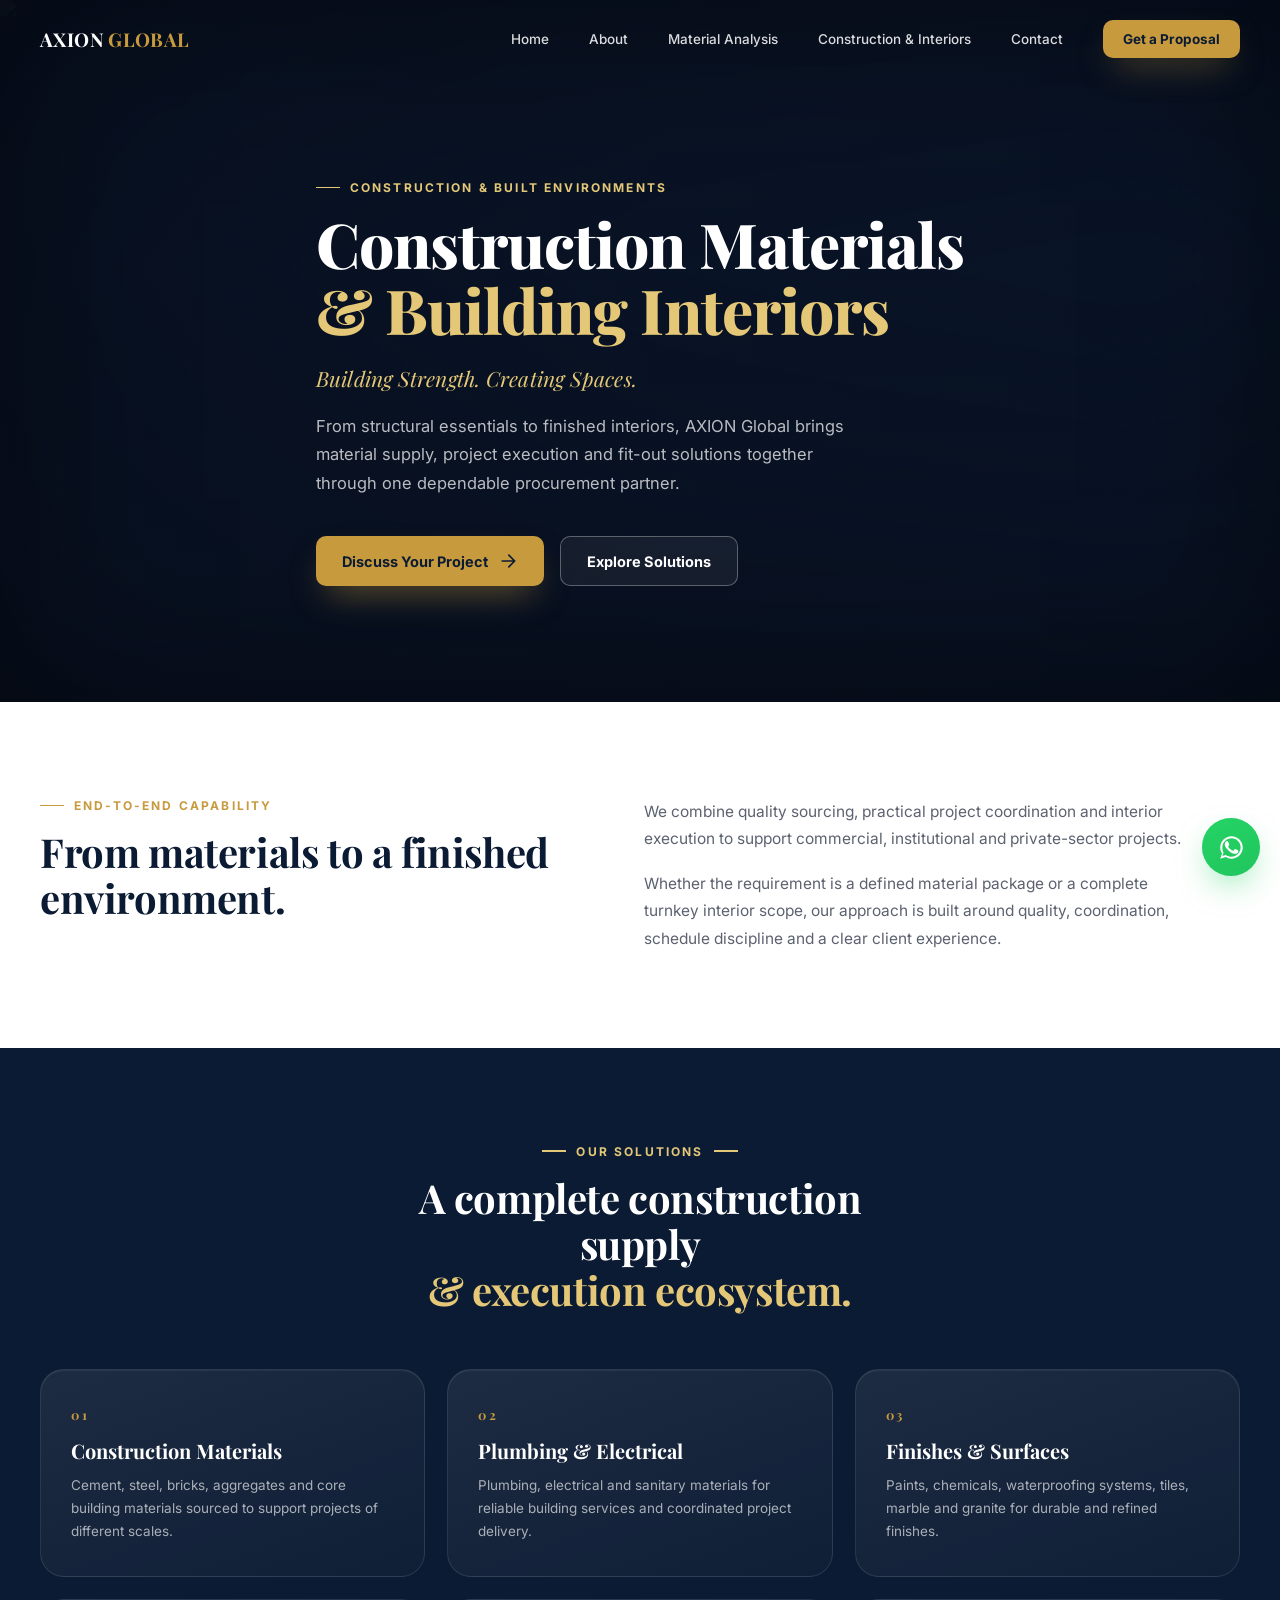
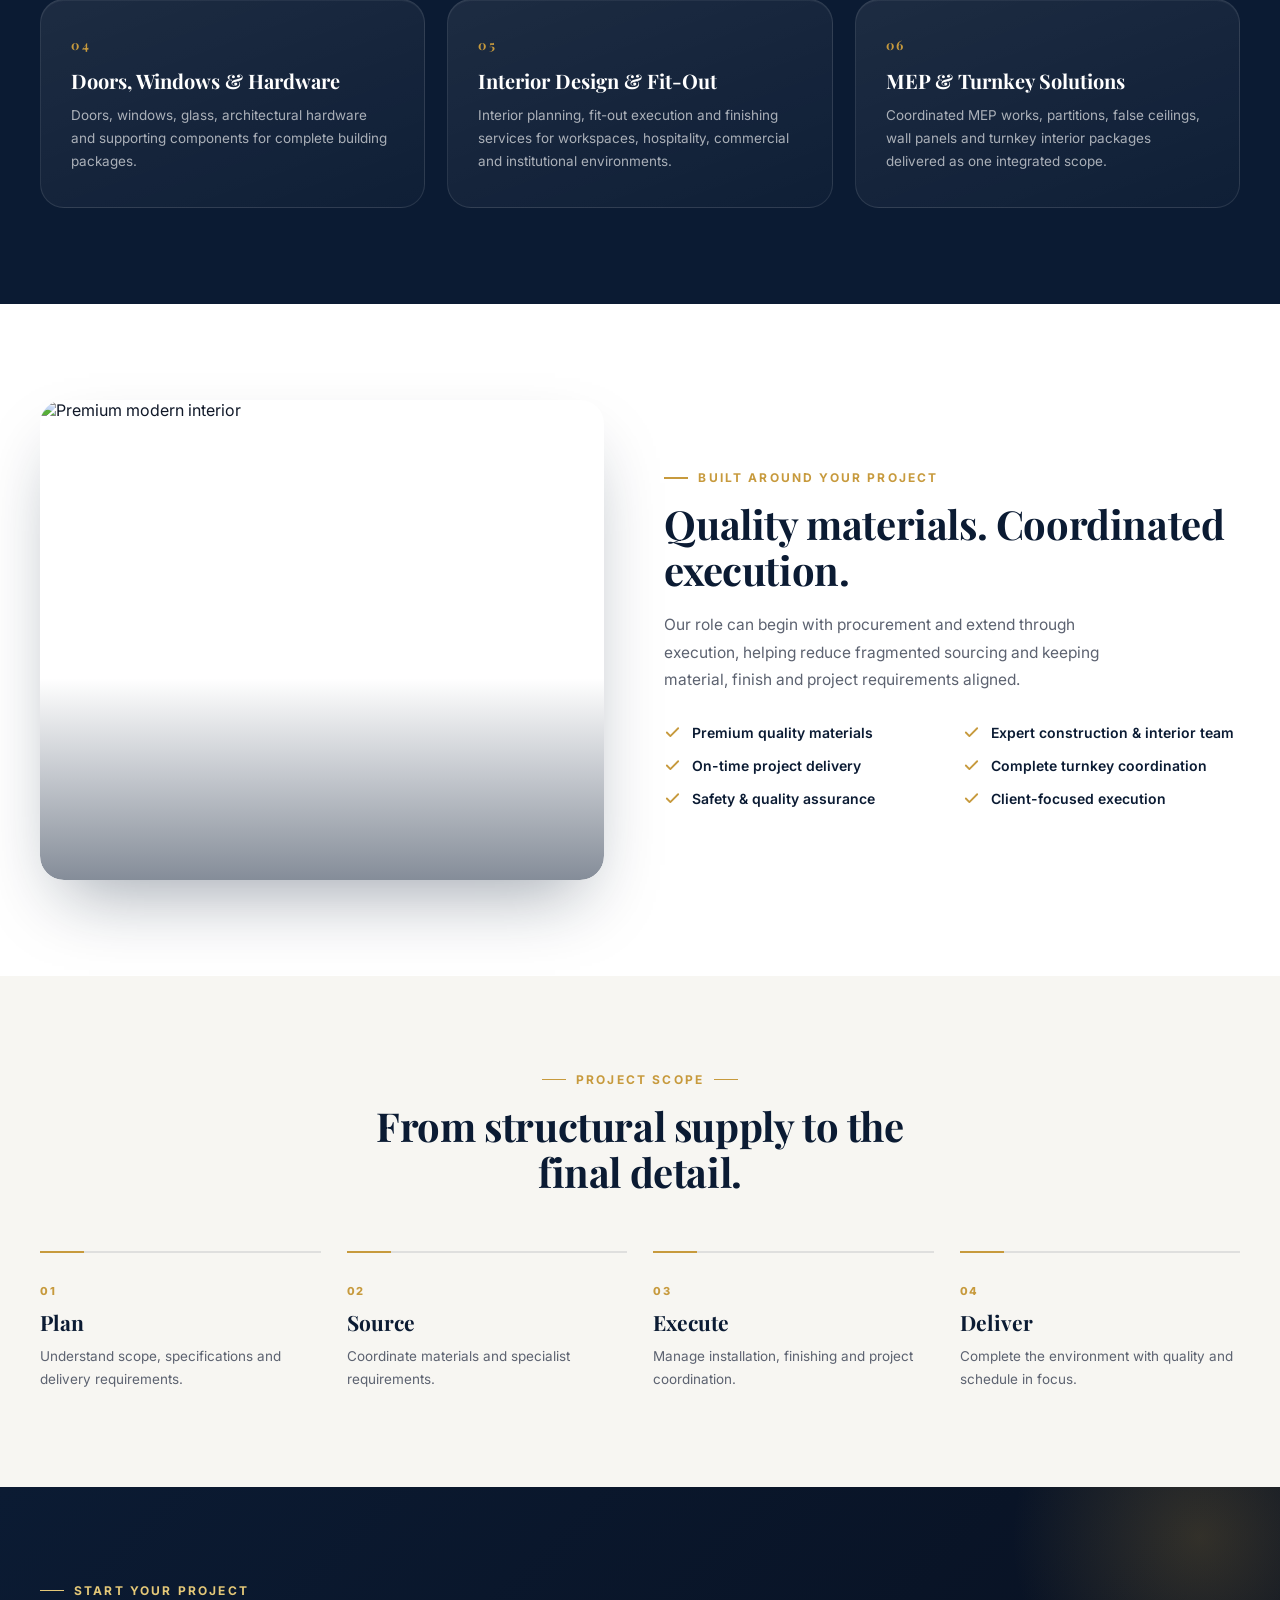
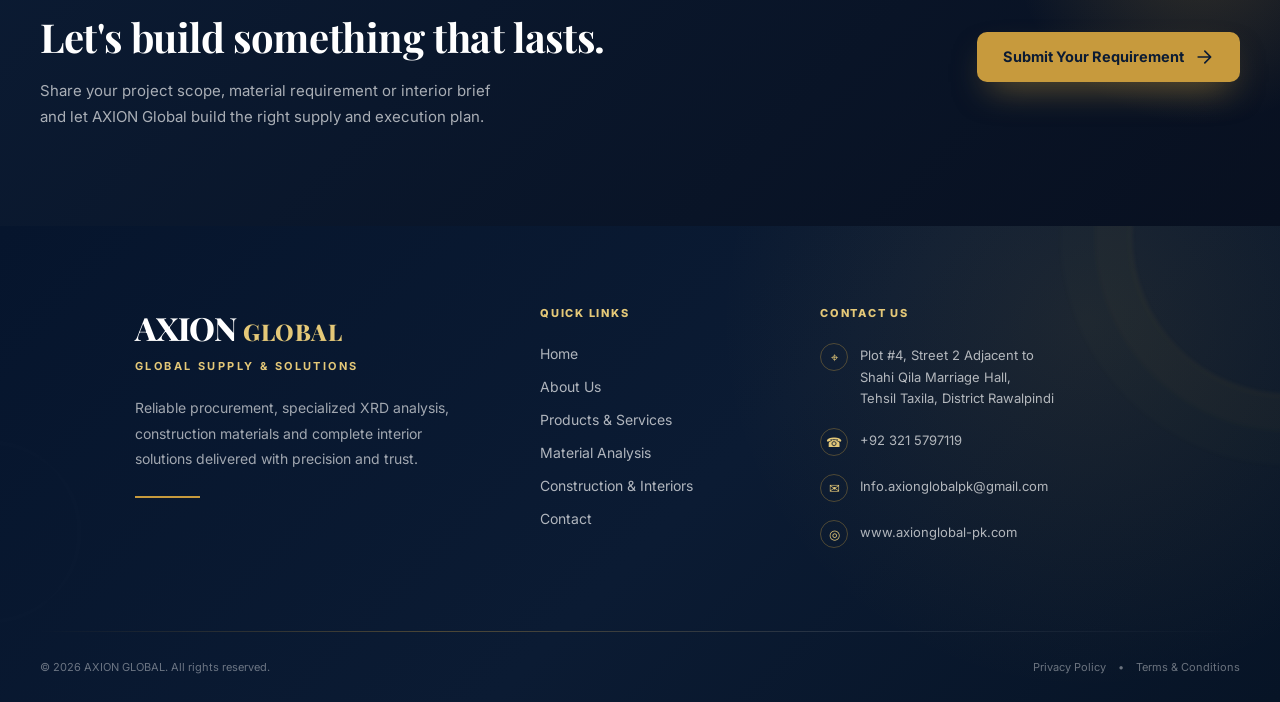
==== commit f6910f70: "Make the nav readable and give the footer links somewhere to go "Raw Material Analysis and Quality C" ====
--- a/construction-interiors.html
+++ b/construction-interiors.html
@@ -10,7 +10,9 @@
 <link href="https://fonts.googleapis.com/css2?family=Playfair+Display:ital,wght@0,600;0,700;0,800;1,600&family=Inter:wght@400;500;600;700;800&display=swap" rel="stylesheet">
 <link rel="stylesheet" href="src_style.css">
 <link rel="stylesheet" href="service-pages.css">
-<link rel="icon" type="image/png" href="logo.png">
+<link rel="icon" type="image/svg+xml" href="favicon.svg">
+<link rel="icon" type="image/png" sizes="32x32" href="favicon-32.png">
+<link rel="apple-touch-icon" sizes="180x180" href="apple-touch-icon.png">
 </head>
 <body class="service-page service-page--construction">
 
@@ -35,8 +37,8 @@
     <nav class="nav__links" aria-label="Primary">
       <a href="index.html#home" class="nav__link">Home</a>
       <a href="index.html#about" class="nav__link">About</a>
-      <a href="xrd-services.html" class="nav__link">Raw Material Analysis and Quality Control</a>
-      <a href="construction-interiors.html" class="nav__link" aria-current="page">Construction</a>
+      <a href="xrd-services.html" class="nav__link">Material Analysis</a>
+      <a href="construction-interiors.html" class="nav__link" aria-current="page">Construction &amp; Interiors</a>
       <a href="index.html#contact" class="nav__link">Contact</a>
     </nav>
 
@@ -53,8 +55,8 @@
   <div class="nav__mobile" id="navMobile">
     <a href="index.html#home" class="nav__mobile-link">Home</a>
     <a href="index.html#about" class="nav__mobile-link">About</a>
-    <a href="xrd-services.html" class="nav__mobile-link">Raw Material Analysis and Quality Control</a>
-    <a href="construction-interiors.html" class="nav__mobile-link" aria-current="page">Construction</a>
+    <a href="xrd-services.html" class="nav__mobile-link">Material Analysis</a>
+    <a href="construction-interiors.html" class="nav__mobile-link" aria-current="page">Construction &amp; Interiors</a>
     <a href="index.html#contact" class="nav__mobile-link">Contact</a>
 
     <button class="btn btn--gold nav__mobile-cta" data-open-modal data-service="">
@@ -278,7 +280,7 @@
           <li><a href="index.html#home">Home</a></li>
           <li><a href="index.html#about">About Us</a></li>
           <li><a href="index.html#services">Products &amp; Services</a></li>
-          <li><a href="xrd-services.html">Raw Material Analysis and Quality Control</a></li>
+          <li><a href="xrd-services.html">Material Analysis</a></li>
           <li><a href="construction-interiors.html">Construction &amp; Interiors</a></li>
           <li><a href="index.html#contact">Contact</a></li>
         </ul>
@@ -336,11 +338,9 @@
       </p>
 
       <div class="footer-bottom__links">
-        <a href="#">Privacy Policy</a>
+        <a href="privacy.html">Privacy Policy</a>
         <span>•</span>
-        <a href="#">Terms &amp; Conditions</a>
-        <span>•</span>
-        <a href="admin/login.php" rel="nofollow">Admin</a>
+        <a href="terms.html">Terms &amp; Conditions</a>
       </div>
 
     </div>
--- a/service-pages.css
+++ b/service-pages.css
@@ -444,3 +444,52 @@
   .solution-panel::before { transform: scaleX(1); }
   .solution-panel { border-color: rgba(199,154,61,.28); }
 }
+
+/* =========================================================
+   LEGAL PAGES (privacy.html, terms.html)
+   Long-form prose, so the column is narrowed to a
+   comfortable measure rather than the full container.
+   ========================================================= */
+
+.legal-header {
+  padding-block: clamp(90px, 12vw, 140px) clamp(40px, 6vw, 60px);
+}
+
+.legal-updated {
+  margin-top: 14px;
+  font-size: 13px;
+  letter-spacing: .04em;
+  color: rgba(255, 255, 255, .55);
+}
+
+.legal {
+  max-width: 720px;
+  margin-inline: auto;
+}
+
+.legal h2 {
+  font-family: 'Playfair Display', Georgia, serif;
+  font-size: clamp(20px, 2.4vw, 25px);
+  font-weight: 700;
+  color: var(--navy, #0B1B33);
+  margin: 42px 0 14px;
+}
+
+.legal h2:first-child {
+  margin-top: 0;
+}
+
+.legal .p {
+  margin-bottom: 16px;
+  max-width: none;
+}
+
+.legal a {
+  color: var(--gold-deep, #C79A3D);
+  text-decoration: underline;
+  text-underline-offset: 3px;
+}
+
+.legal a:hover {
+  color: var(--navy, #0B1B33);
+}
